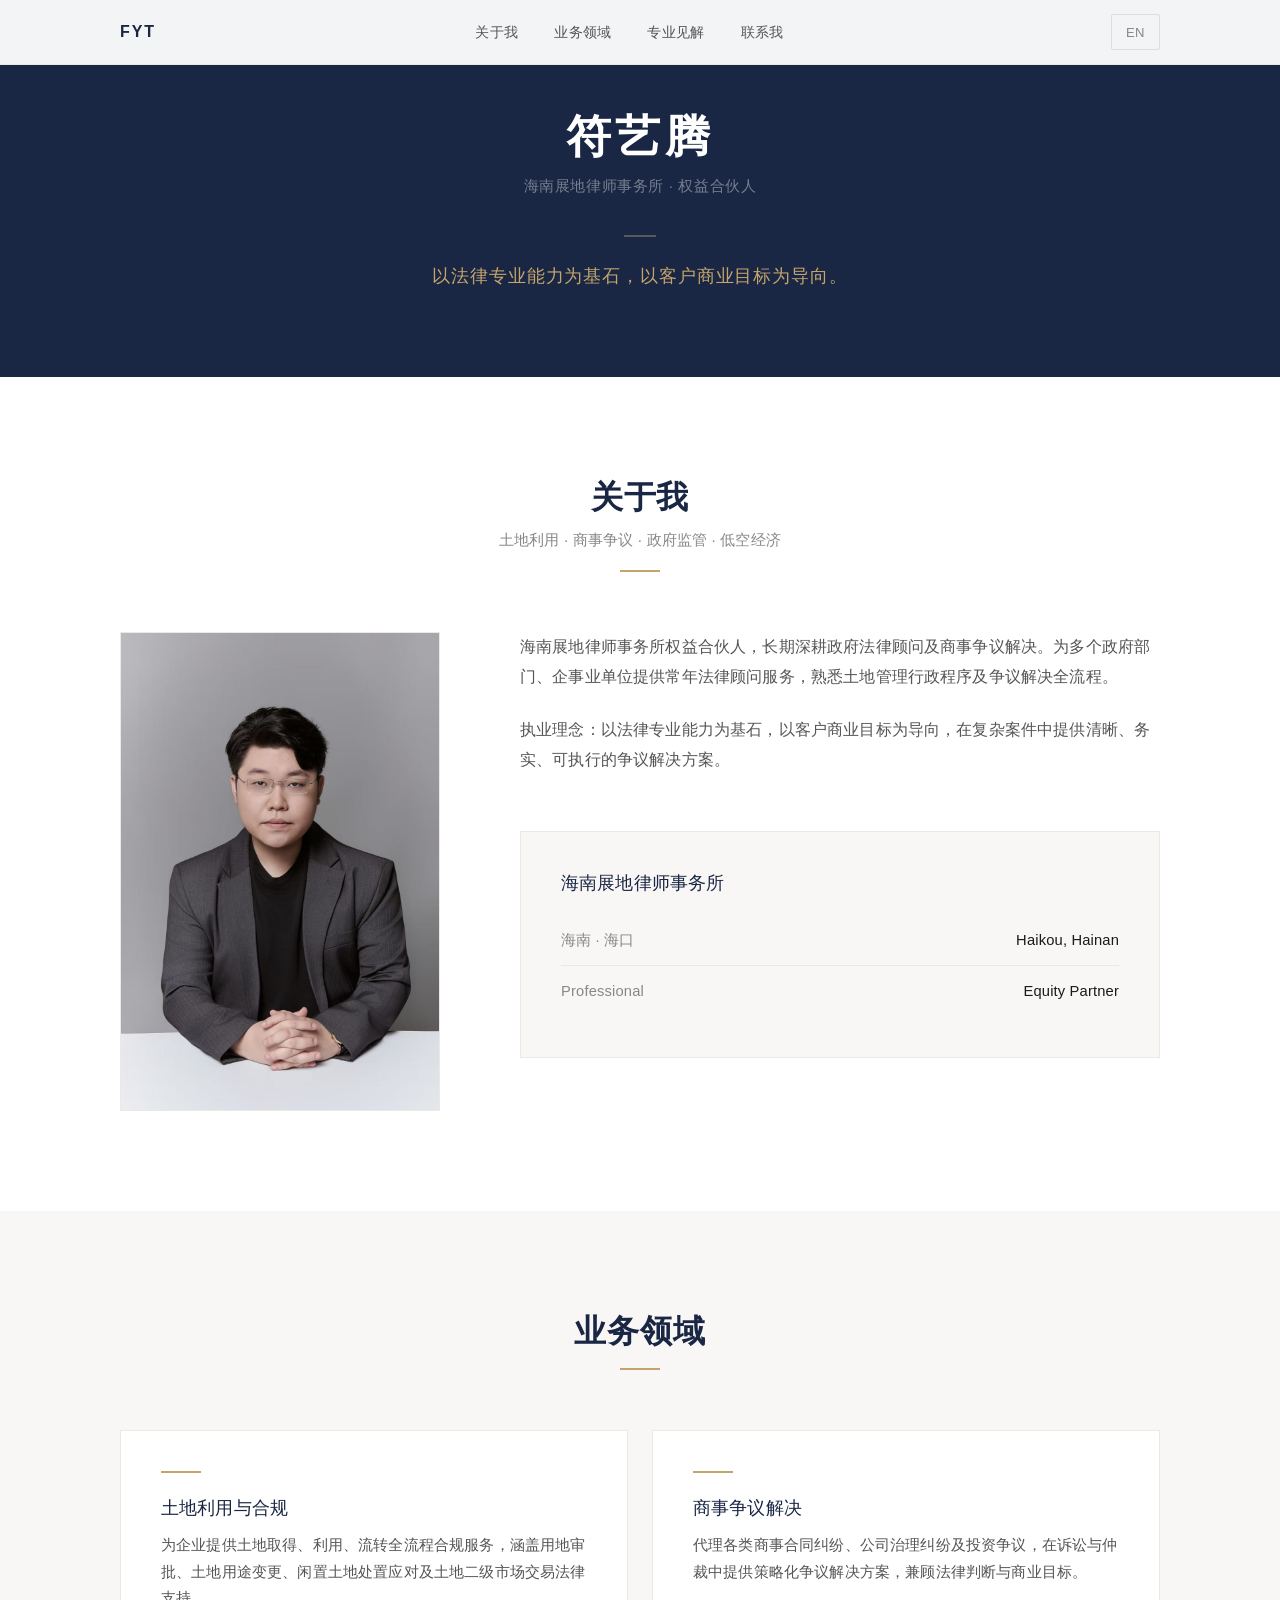
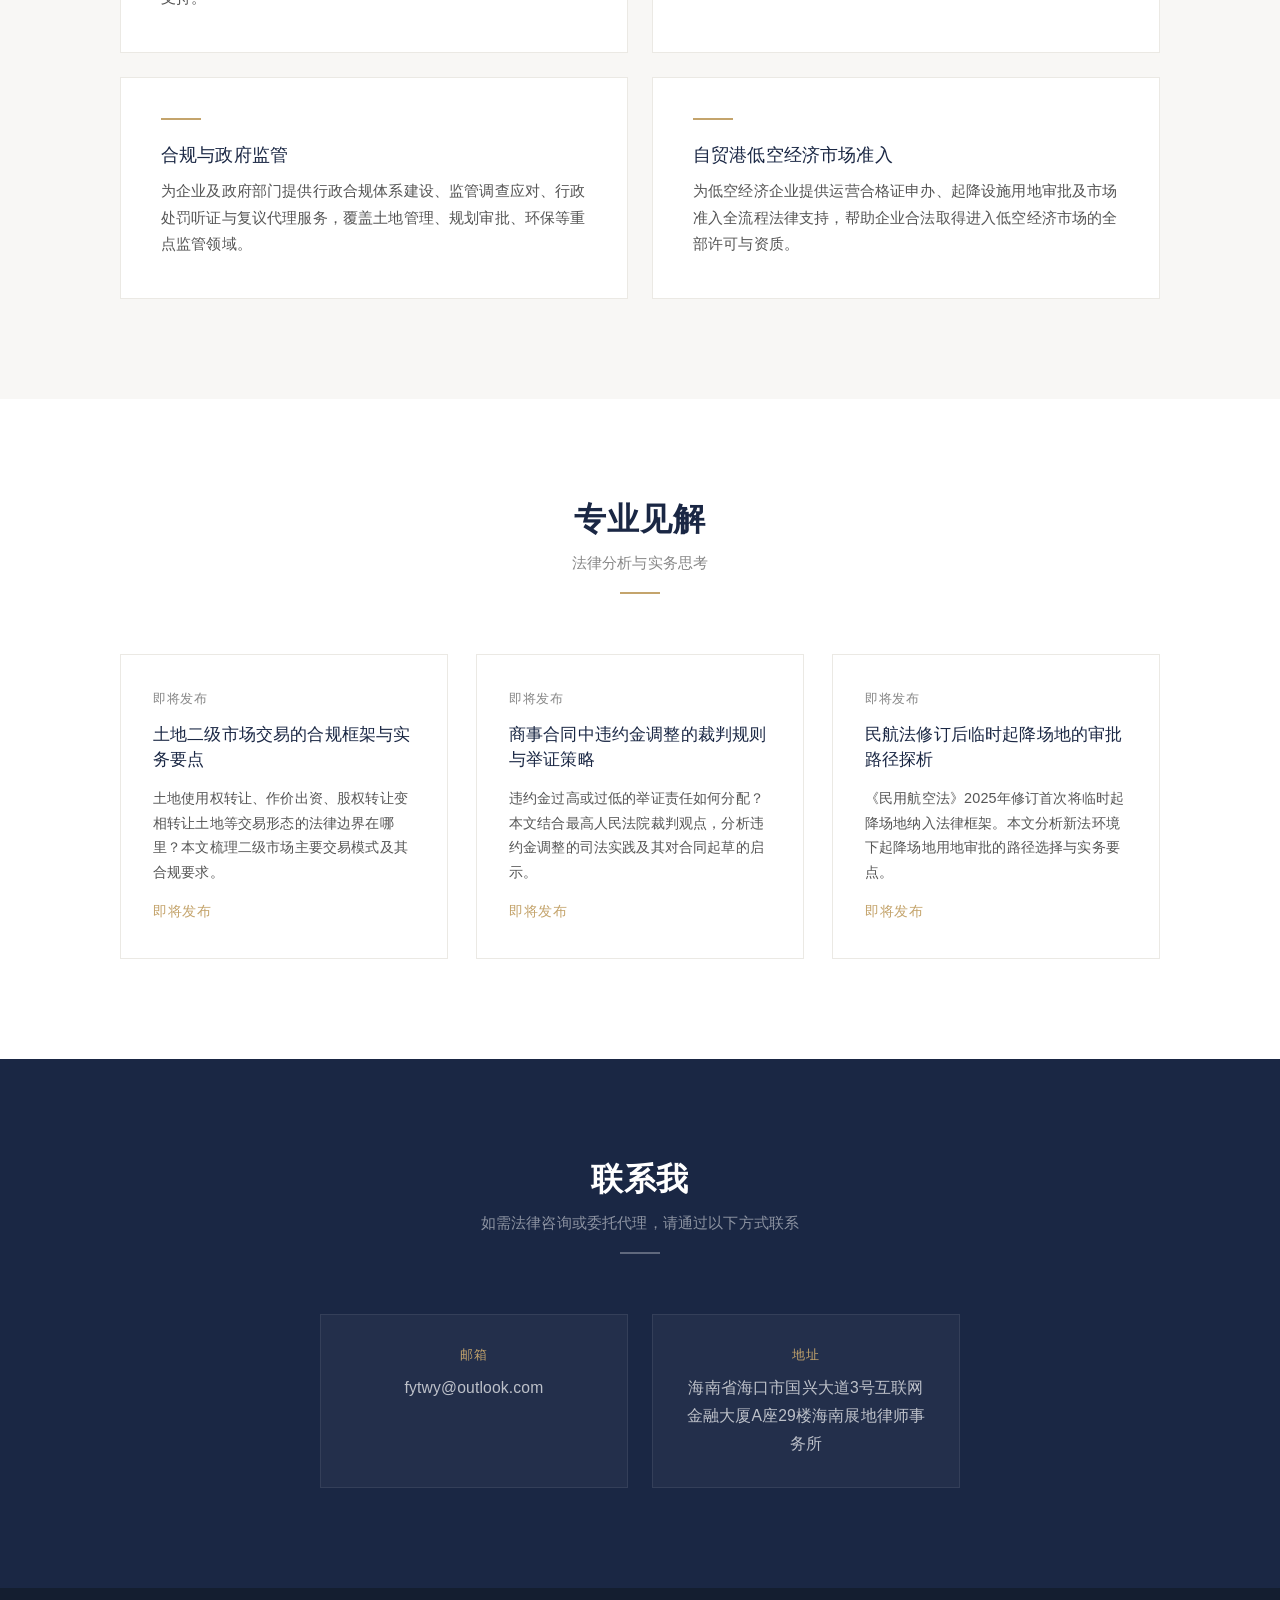
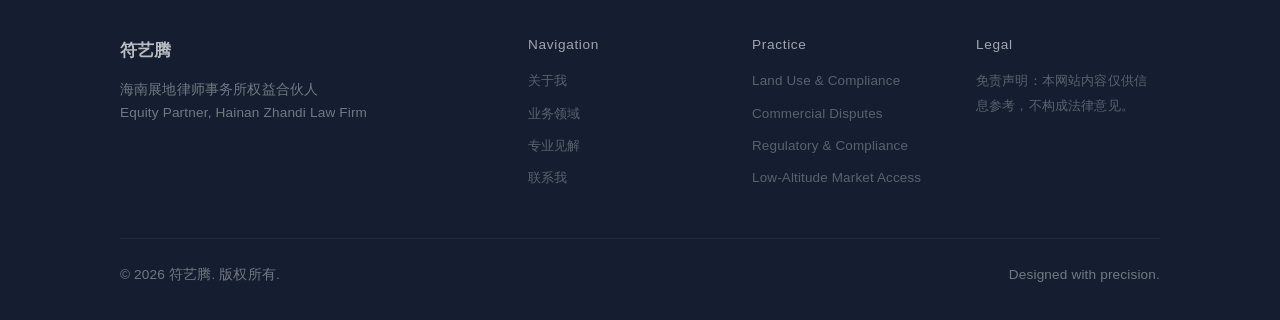
==== index.html @ e785be31 "Remove ICP备案号" ====
<!DOCTYPE html>
<html lang="zh-CN">
<head>
  <meta charset="UTF-8">
  <meta name="viewport" content="width=device-width, initial-scale=1.0">
  <meta name="description" content="符艺腾 — 海南展地律师事务所权益合伙人，专注土地利用与合规、商事争议解决、合规与政府监管及低空经济法律事务。">
  <meta name="keywords" content="符艺腾,律师,海口律师,海南律师,土地合规,商事争议解决,政府监管,低空经济">
  <title>符艺腾 | 权益合伙人</title>
  <link rel="stylesheet" href="css/style.css">
  <link rel="icon" href="data:image/svg+xml,<svg xmlns='http://www.w3.org/2000/svg' viewBox='0 0 100 100'><text y='.9em' font-size='90'>⚖</text></svg>">
</head>
<body>

<!-- Navigation -->
<nav class="nav">
  <div class="container">
    <a href="#" class="nav-brand">FYT</a>
    <ul class="nav-links">
      <li><a href="#about" data-i18n="nav.about">关于我</a></li>
      <li><a href="#practice" data-i18n="nav.practice">业务领域</a></li>
      <li><a href="#insights" data-i18n="nav.insights">专业见解</a></li>
      <li><a href="#contact" data-i18n="nav.contact">联系我</a></li>
      <li class="lang-mobile"><button id="lang-toggle-mobile" class="lang-toggle" data-i18n="lang.switch">EN</button></li>
    </ul>
    <div style="display:flex;align-items:center;gap:12px;">
      <button id="lang-toggle" class="lang-toggle" data-i18n="lang.switch">EN</button>
      <button class="nav-mobile-btn" aria-label="Menu">
        <span></span><span></span><span></span>
      </button>
    </div>
  </div>
</nav>

<!-- Hero Section -->
<section class="hero">
  <div class="container hero-content">
    <h1 data-i18n="hero.name">符艺腾</h1>
    <p class="hero-tagline" data-i18n="hero.tagline">海南展地律师事务所 · 权益合伙人</p>
    <blockquote class="hero-quote" data-i18n="hero.quote">以法律专业能力为基石，以客户商业目标为导向。</blockquote>
  </div>
</section>

<!-- About Section -->
<section id="about" class="about">
  <div class="container">
    <div class="section-title fade-in">
      <h2 data-i18n="about.heading">关于我</h2>
      <p class="subtitle" data-i18n="about.tagline">政府法律顾问 · 商事争议解决</p>
      <span class="line"></span>
    </div>
    <div class="about-grid fade-in">
      <div class="about-photo">
        <img src="images/photo.jpg" alt="符艺腾">
      </div>
      <div class="about-right">
        <div class="about-text">
          <p data-i18n="about.p1">海南展地律师事务所权益合伙人，长期深耕政府法律顾问及商事争议解决。为多个政府部门、企事业单位提供常年法律顾问服务，熟悉土地管理行政程序及争议解决全流程。</p>
          <p data-i18n="about.p2">执业理念：以法律专业能力为基石，以客户商业目标为导向，在复杂案件中提供清晰、务实、可执行的争议解决方案。</p>
        </div>
        <div class="about-info">
          <h3 data-i18n="about.firm">海南展地律师事务所</h3>
          <div class="about-info-item">
            <span class="label" data-i18n="about.location">海南 · 海口</span>
            <span class="value">Haikou, Hainan</span>
          </div>
          <div class="about-info-item">
            <span class="label">Professional</span>
            <span class="value">Equity Partner</span>
          </div>
        </div>
      </div>
    </div>
  </div>
</section>

<!-- Practice Areas -->
<section id="practice" class="practice">
  <div class="container">
    <div class="section-title fade-in">
      <h2 data-i18n="practice.heading">业务领域</h2>
      <span class="line"></span>
    </div>
    <div class="practice-grid">
      <div class="practice-card fade-in">
        <div class="card-icon"></div>
        <h3 data-i18n="practice.land">土地利用与合规</h3>
        <p data-i18n="practice.land.desc">为企业提供土地取得、利用、流转全流程合规服务，涵盖用地审批、土地用途变更、闲置土地处置应对及土地二级市场交易法律支持。</p>
      </div>
      <div class="practice-card fade-in">
        <div class="card-icon"></div>
        <h3 data-i18n="practice.commercial">商事争议解决</h3>
        <p data-i18n="practice.commercial.desc">代理各类商事合同纠纷、公司治理纠纷及投资争议，在诉讼与仲裁中提供策略化争议解决方案，兼顾法律判断与商业目标。</p>
      </div>
      <div class="practice-card fade-in">
        <div class="card-icon"></div>
        <h3 data-i18n="practice.regulatory">合规与政府监管</h3>
        <p data-i18n="practice.regulatory.desc">为企业及政府部门提供行政合规体系建设、监管调查应对、行政处罚听证与复议代理服务，覆盖土地管理、规划审批、环保等重点监管领域。</p>
      </div>
      <div class="practice-card fade-in">
        <div class="card-icon"></div>
        <h3 data-i18n="practice.lowaltitude">自贸港低空经济市场准入</h3>
        <p data-i18n="practice.lowaltitude.desc">为低空经济企业提供运营合格证申办、起降设施用地审批及市场准入全流程法律支持，帮助企业合法取得进入低空经济市场的全部许可与资质。</p>
      </div>
    </div>
  </div>
</section>

<!-- Insights Section -->
<section id="insights" class="insights">
  <div class="container">
    <div class="section-title fade-in">
      <h2 data-i18n="insights.heading">专业见解</h2>
      <p class="subtitle" data-i18n="insights.subtitle">法律分析与实务思考</p>
      <span class="line"></span>
    </div>
    <div class="insights-grid">
      <article class="insight-card fade-in">
        <div class="insight-date" data-i18n="insights.article1.date">即将发布</div>
        <h3 data-i18n="insights.article1.title">土地二级市场交易的合规框架与实务要点</h3>
        <p data-i18n="insights.article1.desc">土地使用权转让、作价出资、股权转让变相转让土地等交易形态的法律边界在哪里？本文梳理二级市场主要交易模式及其合规要求。</p>
        <span class="read-more">即将发布</span>
      </article>
      <article class="insight-card fade-in">
        <div class="insight-date" data-i18n="insights.article2.date">即将发布</div>
        <h3 data-i18n="insights.article2.title">商事合同中违约金调整的裁判规则与举证策略</h3>
        <p data-i18n="insights.article2.desc">违约金过高或过低的举证责任如何分配？本文结合最高人民法院裁判观点，分析违约金调整的司法实践及其对合同起草的启示。</p>
        <span class="read-more">即将发布</span>
      </article>
      <article class="insight-card fade-in">
        <div class="insight-date" data-i18n="insights.article3.date">即将发布</div>
        <h3 data-i18n="insights.article3.title">民航法修订后临时起降场地的审批路径探析</h3>
        <p data-i18n="insights.article3.desc">《民用航空法》2025年修订首次将临时起降场地纳入法律框架。本文分析新法环境下起降场地用地审批的路径选择与实务要点。</p>
        <span class="read-more">即将发布</span>
      </article>
    </div>
  </div>
</section>

<!-- Contact Section -->
<section id="contact" class="contact">
  <div class="container">
    <div class="section-title fade-in">
      <h2 data-i18n="contact.heading">联系我</h2>
      <p class="subtitle" data-i18n="contact.subtitle">如需法律咨询或委托代理，请通过以下方式联系</p>
      <span class="line" style="background:rgba(255,255,255,0.3);"></span>
    </div>
    <div class="contact-grid fade-in">
      <div class="contact-card">
        <div class="contact-label" data-i18n="contact.email">邮箱</div>
        <div class="contact-value">fytwy@outlook.com</div>
      </div>
      <div class="contact-card">
        <div class="contact-label" data-i18n="contact.address">地址</div>
        <div class="contact-value" data-i18n="contact.address.val">海南省海口市国兴大道3号互联网金融大厦A座29楼海南展地律师事务所</div>
      </div>
    </div>
  </div>
</section>

<!-- Footer -->
<footer class="footer">
  <div class="container">
    <div class="footer-grid">
      <div>
        <div class="footer-brand">符艺腾</div>
        <p>海南展地律师事务所权益合伙人<br>Equity Partner, Hainan Zhandi Law Firm</p>
      </div>
      <div class="footer-nav">
        <h4>Navigation</h4>
        <a href="#about" data-i18n="nav.about">关于我</a>
        <a href="#practice" data-i18n="nav.practice">业务领域</a>
        <a href="#insights" data-i18n="nav.insights">专业见解</a>
        <a href="#contact" data-i18n="nav.contact">联系我</a>
      </div>
      <div class="footer-nav">
        <h4>Practice</h4>
        <a href="#practice">Land Use &amp; Compliance</a>
        <a href="#practice">Commercial Disputes</a>
        <a href="#practice">Regulatory &amp; Compliance</a>
        <a href="#practice">Low-Altitude Market Access</a>
      </div>
      <div class="footer-nav">
        <h4>Legal</h4>
        <a href="#" data-i18n="footer.disclaimer">免责声明</a>
      </div>
    </div>
    <div class="footer-bottom">
      <span>&copy; 2026 符艺腾. <span data-i18n="footer.rights">版权所有</span>.</span>
      <span>Designed with precision.</span>
    </div>
  </div>
</footer>

<script src="js/i18n.js"></script>
<script src="js/main.js"></script>
</body>
</html>
---- css/style.css ----
*, *::before, *::after {
  box-sizing: border-box;
  margin: 0;
  padding: 0;
}

:root {
  --navy: #1a2744;
  --navy-light: #243356;
  --gold: #c4a46c;
  --gold-light: #d4ba8a;
  --white: #ffffff;
  --bg: #f8f7f5;
  --bg-light: #f0eeea;
  --text: #1a1a1a;
  --text-secondary: #555555;
  --text-muted: #888888;
  --border: #e0ded8;
  --border-light: #ebe9e4;
  --radius: 2px;
  --max-width: 1120px;
  --section-padding: 100px 0;
}

html {
  font-size: 16px;
  scroll-behavior: smooth;
  -webkit-font-smoothing: antialiased;
  -moz-osx-font-smoothing: grayscale;
  -webkit-text-size-adjust: 100%;
  -webkit-tap-highlight-color: transparent;
}

body {
  font-family: -apple-system, BlinkMacSystemFont, "PingFang SC", "Microsoft YaHei", "Helvetica Neue", Arial, sans-serif;
  color: var(--text);
  background: var(--white);
  line-height: 1.8;
  letter-spacing: 0.01em;
  word-break: break-word;
}

/* ====== Typography ====== */
h1, h2, h3, h4 {
  font-weight: 600;
  line-height: 1.3;
}

h1 { font-size: 2.8rem; letter-spacing: 0.04em; }
h2 { font-size: 2rem; letter-spacing: 0.03em; }
h3 { font-size: 1.15rem; font-weight: 500; }
h4 { font-size: 1rem; font-weight: 500; }

a {
  color: var(--navy);
  text-decoration: none;
  transition: color 0.2s;
}

a:hover { color: var(--gold); }

.container {
  max-width: var(--max-width);
  margin: 0 auto;
  padding: 0 40px;
}

.section-title {
  text-align: center;
  margin-bottom: 60px;
}

.section-title h2 {
  color: var(--navy);
  margin-bottom: 8px;
}

.section-title .subtitle {
  color: var(--text-muted);
  font-size: 0.95rem;
}

.section-title .line {
  display: block;
  width: 40px;
  height: 2px;
  background: var(--gold);
  margin: 16px auto 0;
}

/* ====== Navigation ====== */
.nav {
  position: fixed;
  top: 0;
  left: 0;
  right: 0;
  z-index: 1000;
  background: rgba(255,255,255,0.95);
  backdrop-filter: blur(12px);
  border-bottom: 1px solid var(--border-light);
  transition: box-shadow 0.3s;
}

.nav.scrolled {
  box-shadow: 0 1px 20px rgba(0,0,0,0.06);
}

.nav .container {
  display: flex;
  align-items: center;
  justify-content: space-between;
  height: 64px;
}

.nav-brand {
  font-size: 1rem;
  font-weight: 700;
  color: var(--navy);
  letter-spacing: 0.12em;
}

.nav-links {
  display: flex;
  align-items: center;
  gap: 36px;
  list-style: none;
}

.nav-links a {
  font-size: 0.9rem;
  color: var(--text-secondary);
  font-weight: 500;
  letter-spacing: 0.02em;
  position: relative;
}

.nav-links a::after {
  content: '';
  position: absolute;
  bottom: -4px;
  left: 0;
  width: 0;
  height: 1.5px;
  background: var(--gold);
  transition: width 0.25s;
}

.nav-links a:hover::after,
.nav-links a.active::after {
  width: 100%;
}

.nav-links a:hover,
.nav-links a.active {
  color: var(--navy);
}

.lang-mobile {
  display: none;
}

.lang-toggle {
  font-size: 0.82rem;
  color: var(--text-muted);
  border: 1px solid var(--border);
  padding: 6px 14px;
  border-radius: var(--radius);
  cursor: pointer;
  background: transparent;
  transition: all 0.2s;
  margin-left: 8px;
  letter-spacing: 0.03em;
  min-height: 36px;
}

.lang-toggle:hover {
  color: var(--navy);
  border-color: var(--navy);
}

.nav-mobile-btn {
  display: none;
  flex-direction: column;
  gap: 5px;
  cursor: pointer;
  background: none;
  border: none;
  padding: 4px;
}

.nav-mobile-btn span {
  display: block;
  width: 22px;
  height: 1.5px;
  background: var(--navy);
  transition: transform 0.3s;
}

/* ====== Hero Section ====== */
.hero {
  background: var(--navy);
  color: var(--white);
  padding: 110px 0 84px;
  text-align: center;
}

.hero-content h1 {
  font-size: 2.8rem;
  font-weight: 700;
  letter-spacing: 0.1em;
  line-height: 1.2;
  margin-bottom: 8px;
}

.hero-tagline {
  font-size: 0.95rem;
  color: rgba(255,255,255,0.4);
  letter-spacing: 0.04em;
  margin-bottom: 36px;
}

.hero-quote {
  font-size: 1.1rem;
  color: var(--gold);
  font-weight: 400;
  letter-spacing: 0.05em;
  line-height: 1.8;
  max-width: 480px;
  margin: 0 auto;
  border: none;
  padding: 0;
  position: relative;
}

.hero-quote::before {
  content: '';
  display: block;
  width: 32px;
  height: 2px;
  background: rgba(196,164,108,0.4);
  margin: 0 auto 24px;
}

.hero-cta {
  display: inline-block;
  padding: 14px 40px;
  border: 1px solid var(--gold);
  color: var(--gold);
  font-size: 0.9rem;
  font-weight: 500;
  letter-spacing: 0.08em;
  transition: all 0.3s;
  cursor: pointer;
}

.hero-cta:hover {
  background: var(--gold);
  color: var(--navy);
}

/* ====== Stats Bar ====== */
.stats {
  background: var(--bg);
  border-bottom: 1px solid var(--border-light);
}

.stats .container {
  display: flex;
  justify-content: space-around;
  padding: 48px 40px;
}

.stat-item {
  text-align: center;
}

.stat-number {
  font-size: 2.4rem;
  font-weight: 700;
  color: var(--navy);
  letter-spacing: 0.02em;
  line-height: 1;
  margin-bottom: 6px;
}

.stat-label {
  font-size: 0.85rem;
  color: var(--text-muted);
  letter-spacing: 0.04em;
}

/* ====== About Section ====== */
.about {
  padding: var(--section-padding);
  background: var(--white);
}

.about-grid {
  display: grid;
  grid-template-columns: 320px 1fr;
  gap: 80px;
  align-items: start;
}

.about-photo img {
  width: 100%;
  height: auto;
  display: block;
  filter: grayscale(20%);
  border: 1px solid var(--border-light);
}

.about-right {
  display: flex;
  flex-direction: column;
  gap: 32px;
}

.about-text p {
  color: var(--text-secondary);
  font-size: 0.98rem;
  line-height: 1.9;
  margin-bottom: 24px;
}

.about-info {
  background: var(--bg);
  padding: 40px;
  border: 1px solid var(--border-light);
}

.about-info h3 {
  color: var(--navy);
  margin-bottom: 20px;
  font-size: 1.1rem;
}

.about-info-item {
  display: flex;
  justify-content: space-between;
  padding: 12px 0;
  border-bottom: 1px solid var(--border-light);
  font-size: 0.92rem;
}

.about-info-item:last-child {
  border-bottom: none;
}

.about-info-item .label {
  color: var(--text-muted);
}

.about-info-item .value {
  color: var(--text);
  font-weight: 500;
}

/* ====== Practice Areas ====== */
.practice {
  padding: var(--section-padding);
  background: var(--bg);
}

.practice-grid {
  display: grid;
  grid-template-columns: repeat(2, 1fr);
  gap: 24px;
}

.practice-card {
  background: var(--white);
  padding: 40px;
  border: 1px solid var(--border-light);
  transition: border-color 0.3s, box-shadow 0.3s;
}

.practice-card:hover {
  border-color: var(--border);
  box-shadow: 0 4px 30px rgba(0,0,0,0.04);
}

.practice-card .card-icon {
  width: 40px;
  height: 2px;
  background: var(--gold);
  margin-bottom: 24px;
}

.practice-card h3 {
  color: var(--navy);
  margin-bottom: 12px;
  font-size: 1.1rem;
}

.practice-card p {
  color: var(--text-secondary);
  font-size: 0.92rem;
  line-height: 1.8;
}

/* ====== Insights Section ====== */
.insights {
  padding: var(--section-padding);
  background: var(--white);
}

.insights-grid {
  display: grid;
  grid-template-columns: repeat(3, 1fr);
  gap: 28px;
}

.insight-card {
  border: 1px solid var(--border-light);
  padding: 32px;
  transition: border-color 0.3s;
}

.insight-card:hover {
  border-color: var(--border);
}

.insight-card .insight-date {
  font-size: 0.8rem;
  color: var(--text-muted);
  letter-spacing: 0.05em;
  margin-bottom: 12px;
  text-transform: uppercase;
}

.insight-card h3 {
  color: var(--navy);
  font-size: 1.05rem;
  margin-bottom: 14px;
  line-height: 1.5;
}

.insight-card p {
  color: var(--text-secondary);
  font-size: 0.9rem;
  line-height: 1.7;
}

.insight-card .read-more {
  display: inline-block;
  margin-top: 16px;
  font-size: 0.85rem;
  font-weight: 500;
  color: var(--gold);
  letter-spacing: 0.04em;
  border-bottom: 1px solid transparent;
  transition: border-color 0.2s;
}

.insight-card .read-more:hover {
  border-bottom-color: var(--gold);
}

/* ====== Contact Section ====== */
.contact {
  padding: var(--section-padding);
  background: var(--navy);
  color: var(--white);
}

.contact .section-title h2 {
  color: var(--white);
}

.contact .section-title .subtitle {
  color: rgba(255,255,255,0.5);
}

.contact-grid {
  display: grid;
  grid-template-columns: repeat(2, 1fr);
  gap: 24px;
  max-width: 640px;
  margin: 0 auto;
}

.contact-card {
  background: rgba(255,255,255,0.04);
  border: 1px solid rgba(255,255,255,0.08);
  padding: 28px 32px;
  text-align: center;
}

.contact-card .contact-label {
  font-size: 0.8rem;
  color: var(--gold);
  letter-spacing: 0.08em;
  text-transform: uppercase;
  margin-bottom: 8px;
}

.contact-card .contact-value {
  font-size: 0.98rem;
  color: rgba(255,255,255,0.7);
}

/* ====== Footer ====== */
.footer {
  background: #141e30;
  color: rgba(255,255,255,0.4);
  padding: 48px 0 32px;
  font-size: 0.85rem;
}

.footer-grid {
  display: grid;
  grid-template-columns: 2fr 1fr 1fr 1fr;
  gap: 40px;
  margin-bottom: 40px;
}

.footer-brand {
  font-size: 1.05rem;
  font-weight: 600;
  color: rgba(255,255,255,0.7);
  margin-bottom: 12px;
}

.footer p {
  line-height: 1.7;
}

.footer-nav h4 {
  color: rgba(255,255,255,0.6);
  margin-bottom: 16px;
  font-size: 0.85rem;
  letter-spacing: 0.05em;
}

.footer-nav a {
  display: block;
  color: rgba(255,255,255,0.3);
  font-size: 0.84rem;
  margin-bottom: 8px;
  transition: color 0.2s;
}

.footer-nav a:hover {
  color: var(--gold);
}

.footer-bottom {
  border-top: 1px solid rgba(255,255,255,0.06);
  padding-top: 24px;
  display: flex;
  justify-content: space-between;
  align-items: center;
  flex-wrap: wrap;
  gap: 12px;
}

/* ====== Responsive ====== */
@media (max-width: 1024px) {
  .container { padding: 0 24px; }
  .insights-grid { grid-template-columns: 1fr 1fr; }
  .about-grid { grid-template-columns: 1fr; gap: 40px; }
  .about-photo { max-width: 280px; }
}

@media (max-width: 768px) {
  :root { --section-padding: 56px 0; }

  h1 { font-size: 1.8rem; }
  h2 { font-size: 1.5rem; }
  h3 { font-size: 1rem; }

  .container { padding: 0 20px; }

  /* Nav */
  .nav .container { height: 56px; }

  .nav-links {
    display: none;
    position: fixed;
    top: 56px;
    left: 0;
    right: 0;
    background: var(--white);
    flex-direction: column;
    padding: 20px;
    gap: 0;
    border-bottom: 1px solid var(--border-light);
  }

  .nav-links.open { display: flex; }

  .nav-links a {
    display: block;
    padding: 14px 8px;
    font-size: 1rem;
  }

  .lang-mobile { display: block; padding: 14px 8px; }

  .nav-mobile-btn { display: flex; }
  .nav-mobile-btn span { width: 24px; height: 2px; }

  /* Hero */
  .hero { padding: 88px 0 64px; }
  .hero-content h1 { font-size: 2rem; }
  .hero-tagline { font-size: 0.9rem; margin-bottom: 28px; }
  .hero-quote { font-size: 1rem; max-width: 100%; padding: 0 8px; }

  /* About */
  .about-grid { grid-template-columns: 1fr; gap: 28px; }
  .about-photo { max-width: 200px; margin: 0 auto; }
  .about-text p { font-size: 0.95rem; line-height: 1.85; margin-bottom: 16px; }
  .about-info { padding: 24px 20px; }
  .about-info-item { font-size: 0.88rem; }

  /* Practice */
  .practice-grid { grid-template-columns: 1fr; gap: 16px; }
  .practice-card { padding: 28px 22px; }
  .practice-card h3 { font-size: 1rem; }
  .practice-card p { font-size: 0.9rem; }

  /* Insights */
  .insights-grid { grid-template-columns: 1fr; gap: 16px; }
  .insight-card { padding: 24px 20px; }
  .insight-card h3 { font-size: 0.98rem; }
  .insight-card p { font-size: 0.88rem; }

  /* Contact */
  .contact-grid { grid-template-columns: 1fr; max-width: 100%; }
  .contact-card { padding: 22px 20px; }
  .contact-card .contact-value { font-size: 0.9rem; word-break: break-all; }

  /* Footer */
  .footer { padding: 36px 0 24px; }
  .footer-grid { grid-template-columns: 1fr; gap: 28px; text-align: center; }
  .footer-nav a { padding: 8px 0; font-size: 0.9rem; }
  .footer-bottom { flex-direction: column; text-align: center; }

  .section-title { margin-bottom: 32px; }
  .section-title h2 { font-size: 1.4rem; }
  .section-title .subtitle { font-size: 0.88rem; }

  /* Stats removed but clean fallback */
  .hero-tags { gap: 6px; }
  .hero-tag { padding: 5px 14px; font-size: 0.78rem; }
}
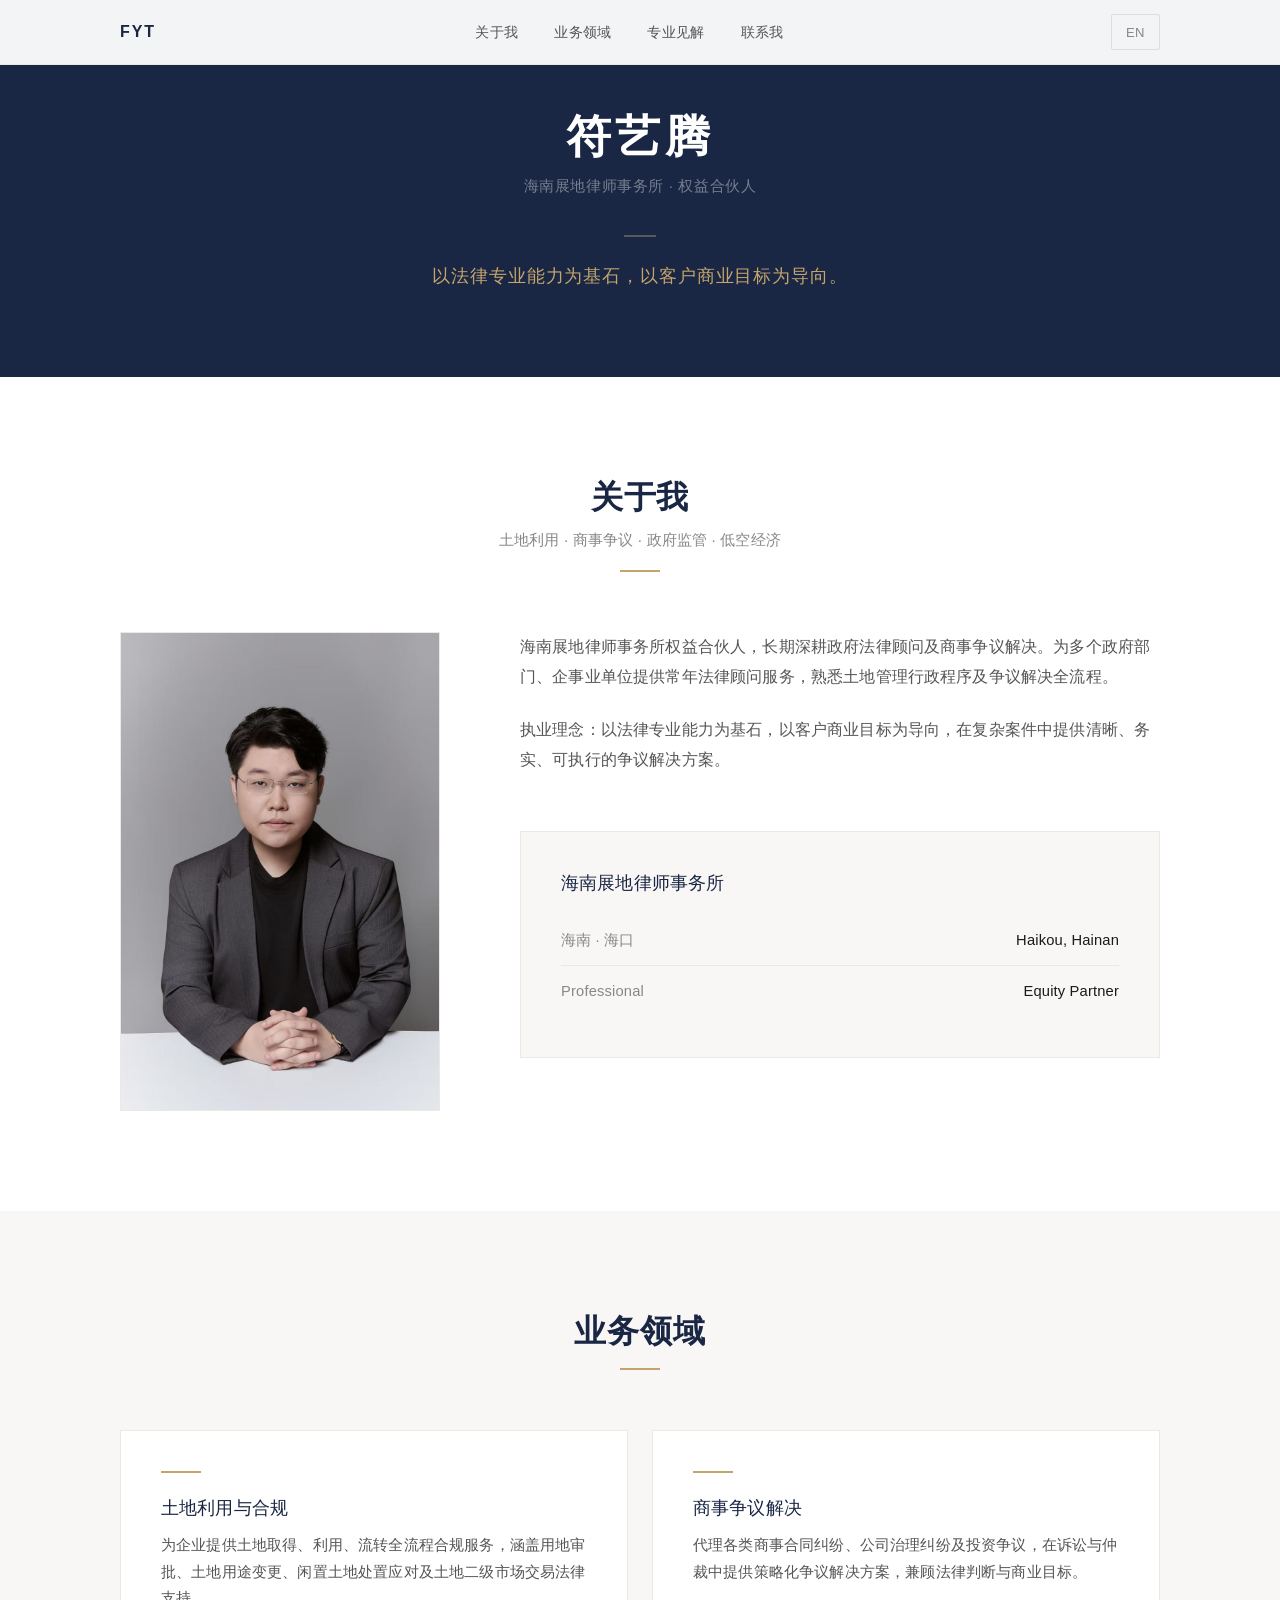
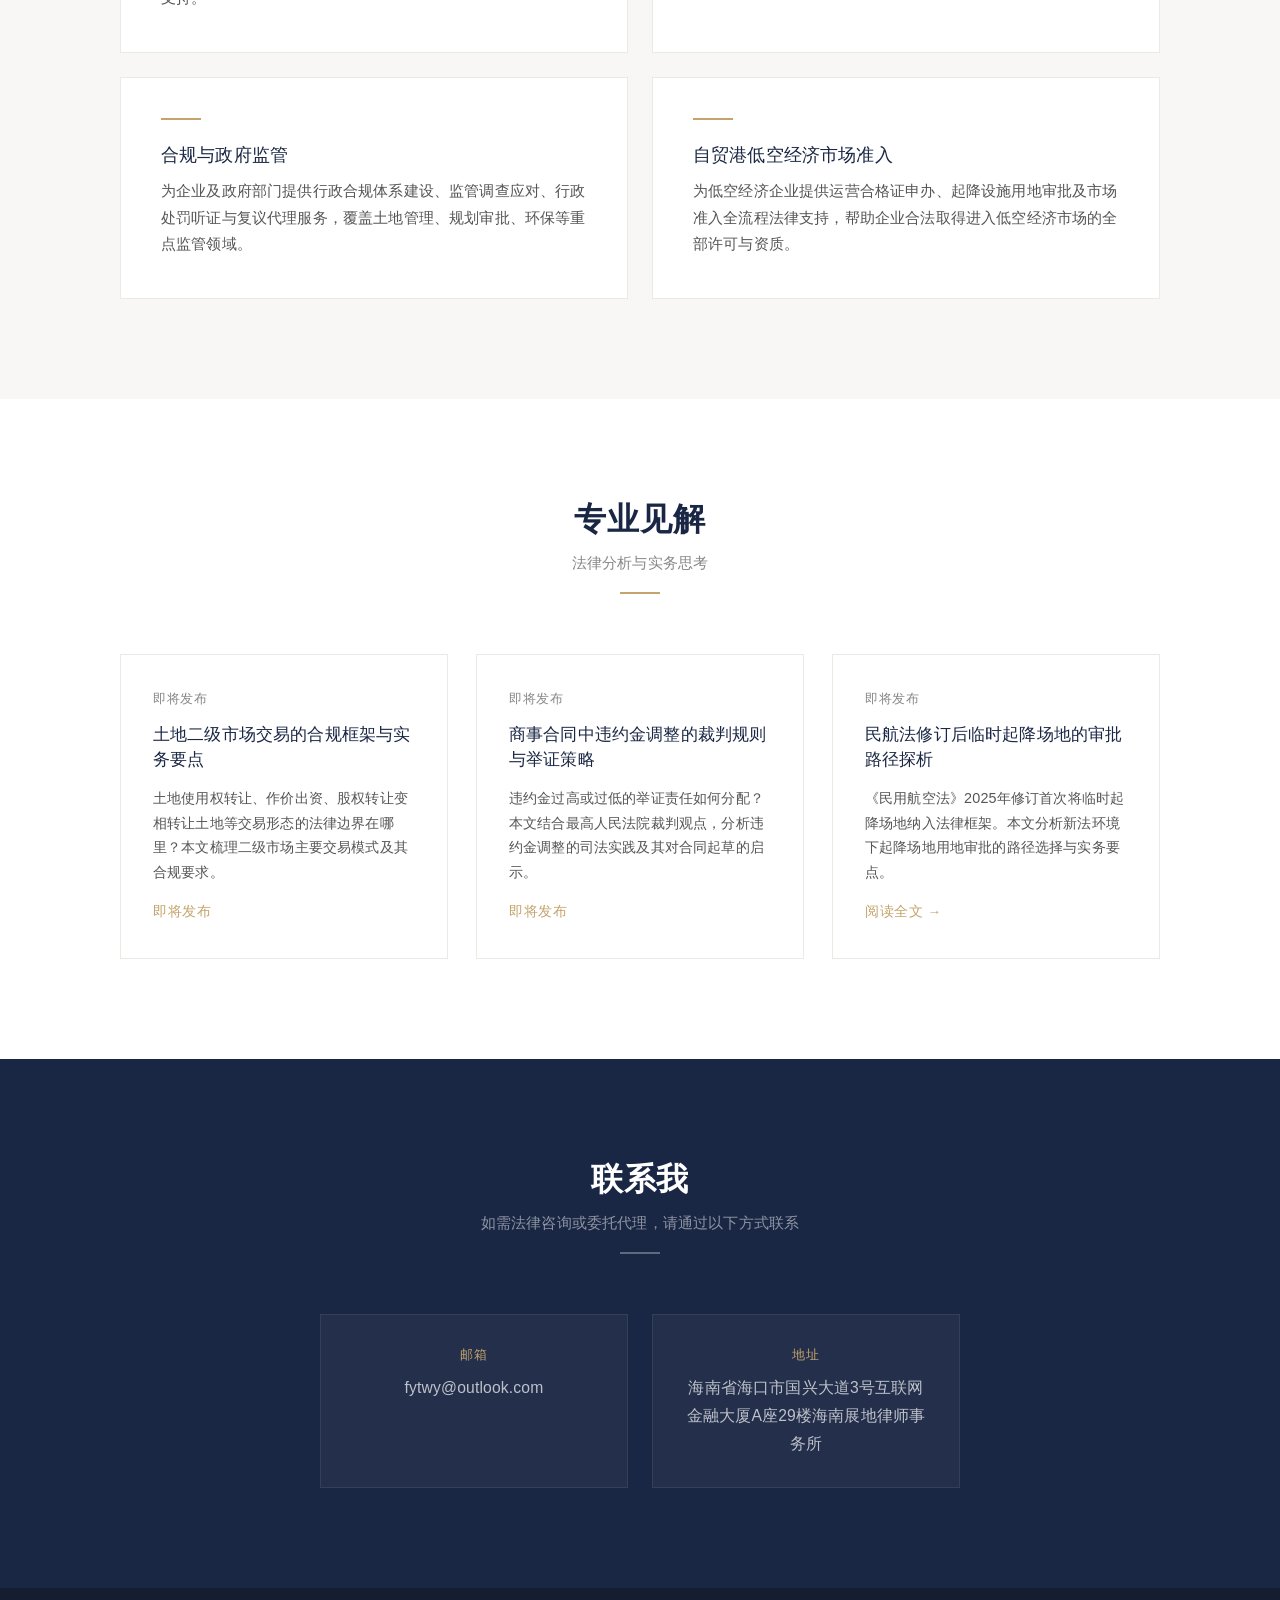
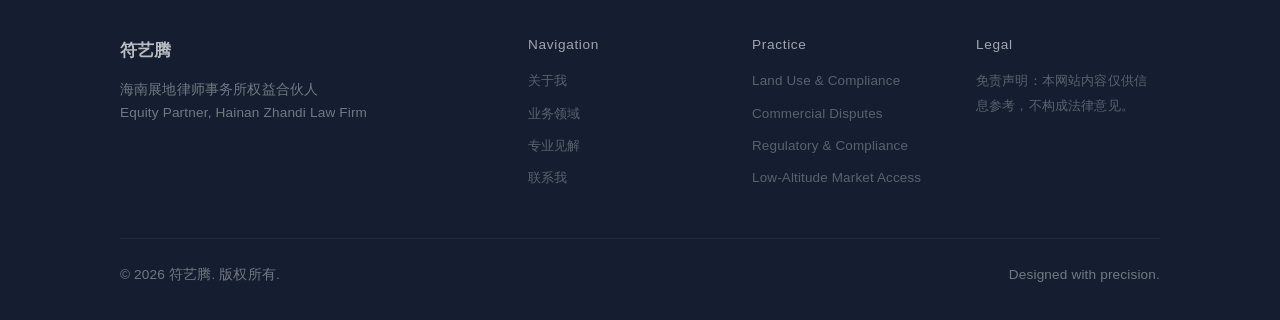
==== commit a5c349d3: "Update index.html" ====
--- a/index.html
+++ b/index.html
@@ -127,10 +127,12 @@
         <span class="read-more">即将发布</span>
       </article>
       <article class="insight-card fade-in">
-        <div class="insight-date" data-i18n="insights.article3.date">即将发布</div>
-        <h3 data-i18n="insights.article3.title">民航法修订后临时起降场地的审批路径探析</h3>
-        <p data-i18n="insights.article3.desc">《民用航空法》2025年修订首次将临时起降场地纳入法律框架。本文分析新法环境下起降场地用地审批的路径选择与实务要点。</p>
-        <span class="read-more">即将发布</span>
+        <a href="articles/low-altitude-economy.html" class="insight-link">
+          <div class="insight-date" data-i18n="insights.article3.date">2026年6月</div>
+          <h3 data-i18n="insights.article3.title">海南低空经济三年行动计划——企业应该看到的五个法律信号</h3>
+          <p data-i18n="insights.article3.desc">2026年7月1日民航法修订施行，低空经济从政策鼓励期进入法律约束期。本文从起降场用地、飞行审批、政策红利、数据合规、立法窗口五个维度梳理企业最该关注的法律信号。</p>
+          <span class="read-more" data-i18n="insights.read">阅读全文 →</span>
+        </a>
       </article>
     </div>
   </div>
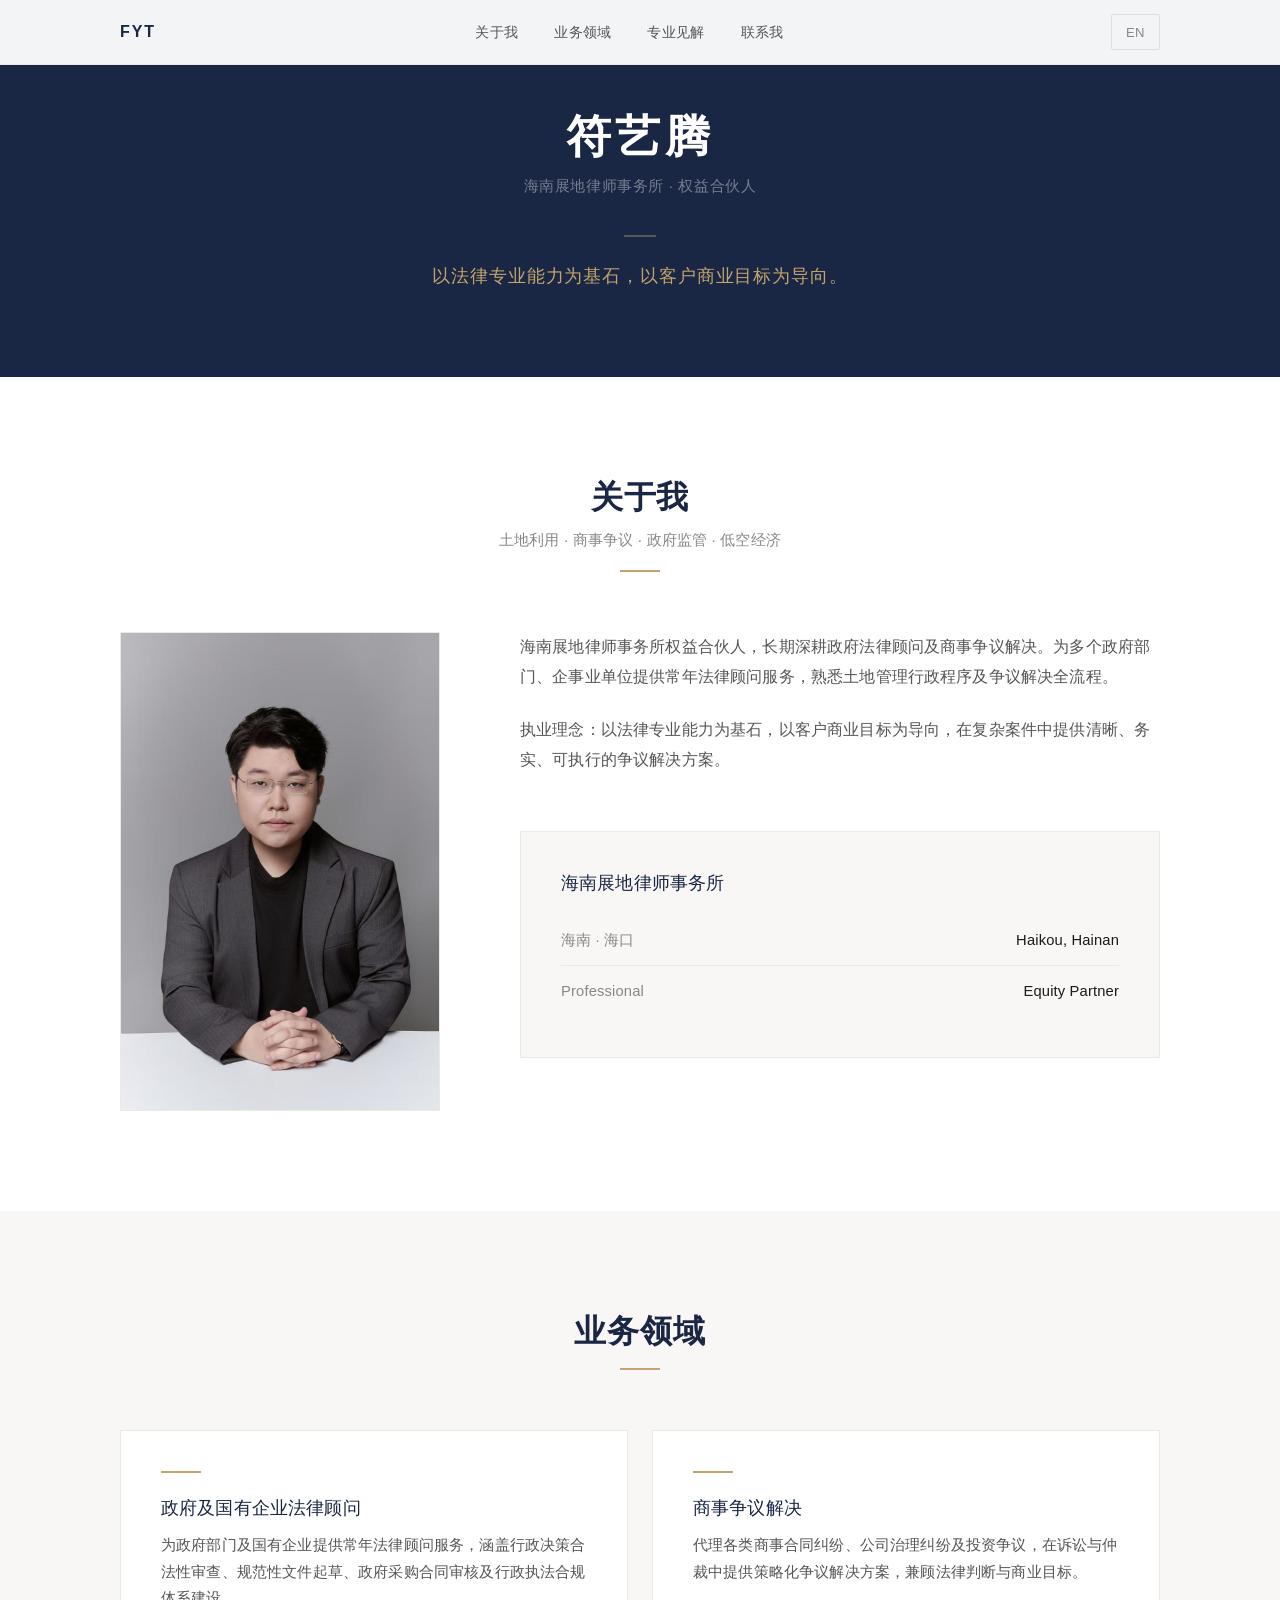
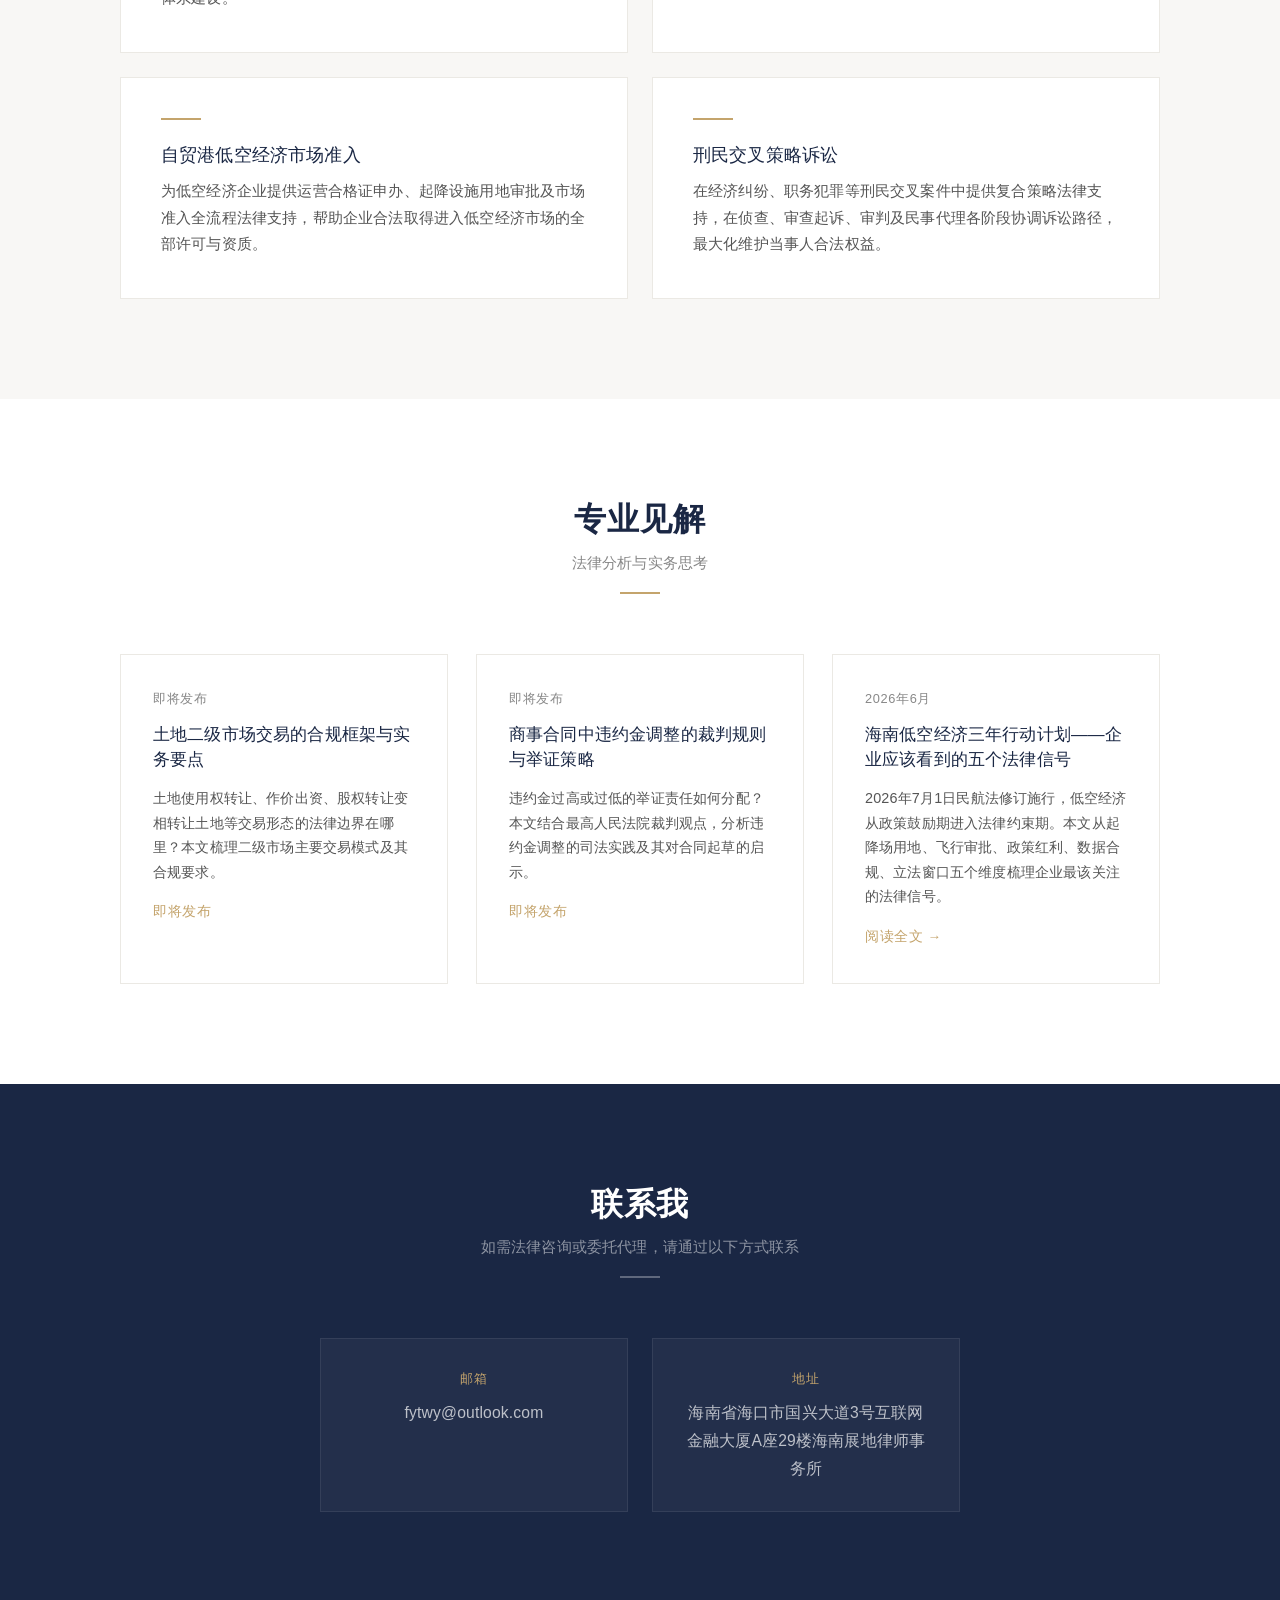
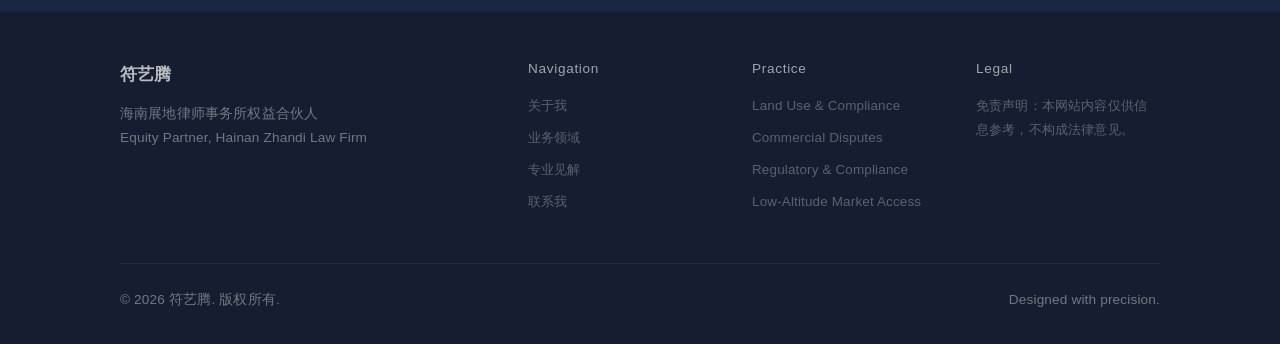
==== commit 1b16ea7c: "Update practice areas" ====
--- a/index.html
+++ b/index.html
@@ -54,7 +54,7 @@
       </div>
       <div class="about-right">
         <div class="about-text">
-          <p data-i18n="about.p1">海南展地律师事务所权益合伙人，长期深耕政府法律顾问及商事争议解决。为多个政府部门、企事业单位提供常年法律顾问服务，熟悉土地管理行政程序及争议解决全流程。</p>
+          <p data-i18n="about.p1">海南展地律师事务所权益合伙人，长期深耕政府及国有企业法律顾问、商事争议纠纷解决、低空经济法律准入及刑民交叉策略诉讼。为多个政府部门、企事业单位提供常年法律顾问服务。</p>
           <p data-i18n="about.p2">执业理念：以法律专业能力为基石，以客户商业目标为导向，在复杂案件中提供清晰、务实、可执行的争议解决方案。</p>
         </div>
         <div class="about-info">
@@ -83,23 +83,23 @@
     <div class="practice-grid">
       <div class="practice-card fade-in">
         <div class="card-icon"></div>
-        <h3 data-i18n="practice.land">土地利用与合规</h3>
-        <p data-i18n="practice.land.desc">为企业提供土地取得、利用、流转全流程合规服务，涵盖用地审批、土地用途变更、闲置土地处置应对及土地二级市场交易法律支持。</p>
+        <h3 data-i18n="practice.gov">政府及国有企业法律顾问</h3>
+        <p data-i18n="practice.gov.desc">为政府部门及国有企业提供常年法律顾问服务，涵盖行政决策合法性审查、规范性文件起草、政府采购合同审核及行政执法合规体系建设。</p>
       </div>
       <div class="practice-card fade-in">
         <div class="card-icon"></div>
-        <h3 data-i18n="practice.commercial">商事争议解决</h3>
+        <h3 data-i18n="practice.commercial">商事争议纠纷解决</h3>
         <p data-i18n="practice.commercial.desc">代理各类商事合同纠纷、公司治理纠纷及投资争议，在诉讼与仲裁中提供策略化争议解决方案，兼顾法律判断与商业目标。</p>
       </div>
       <div class="practice-card fade-in">
         <div class="card-icon"></div>
-        <h3 data-i18n="practice.regulatory">合规与政府监管</h3>
-        <p data-i18n="practice.regulatory.desc">为企业及政府部门提供行政合规体系建设、监管调查应对、行政处罚听证与复议代理服务，覆盖土地管理、规划审批、环保等重点监管领域。</p>
+        <h3 data-i18n="practice.lowaltitude">低空经济法律准入及合规服务</h3>
+        <p data-i18n="practice.lowaltitude.desc">为低空经济企业提供运营合格证申办、起降设施用地审批及市场准入全流程法律支持，帮助企业合法取得进入低空经济市场的全部许可与资质。</p>
       </div>
       <div class="practice-card fade-in">
         <div class="card-icon"></div>
-        <h3 data-i18n="practice.lowaltitude">自贸港低空经济市场准入</h3>
-        <p data-i18n="practice.lowaltitude.desc">为低空经济企业提供运营合格证申办、起降设施用地审批及市场准入全流程法律支持，帮助企业合法取得进入低空经济市场的全部许可与资质。</p>
+        <h3 data-i18n="practice.criminal">刑民交叉策略诉讼</h3>
+        <p data-i18n="practice.criminal.desc">在经济纠纷、职务犯罪等刑民交叉案件中提供复合策略法律支持，在侦查、审查起诉、审判及民事代理各阶段协调诉讼路径，最大化维护当事人合法权益。</p>
       </div>
     </div>
   </div>
--- a/css/style.css
+++ b/css/style.css
@@ -457,6 +457,16 @@
   border-bottom-color: var(--gold);
 }
 
+.insight-link {
+  display: block;
+  color: inherit;
+  text-decoration: none;
+}
+
+.insight-link:hover h3 {
+  color: var(--gold);
+}
+
 /* ====== Contact Section ====== */
 .contact {
   padding: var(--section-padding);
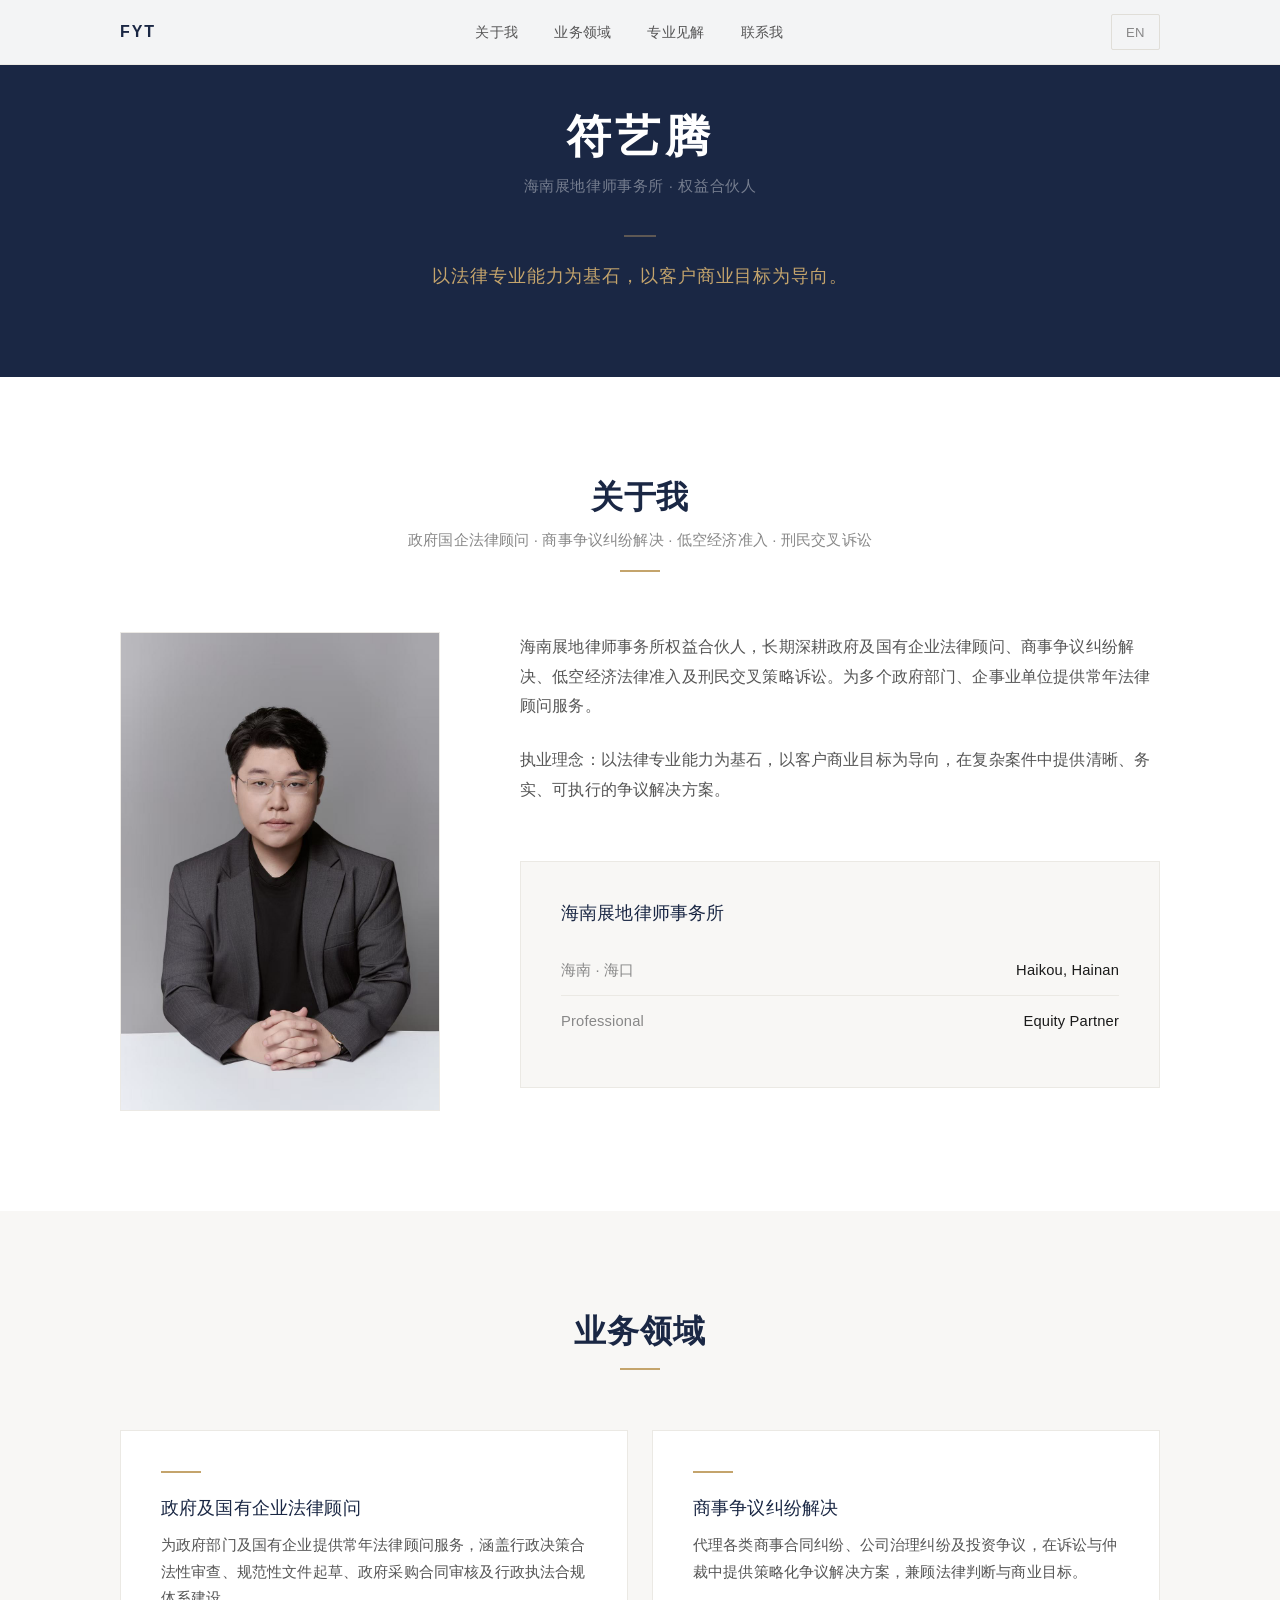
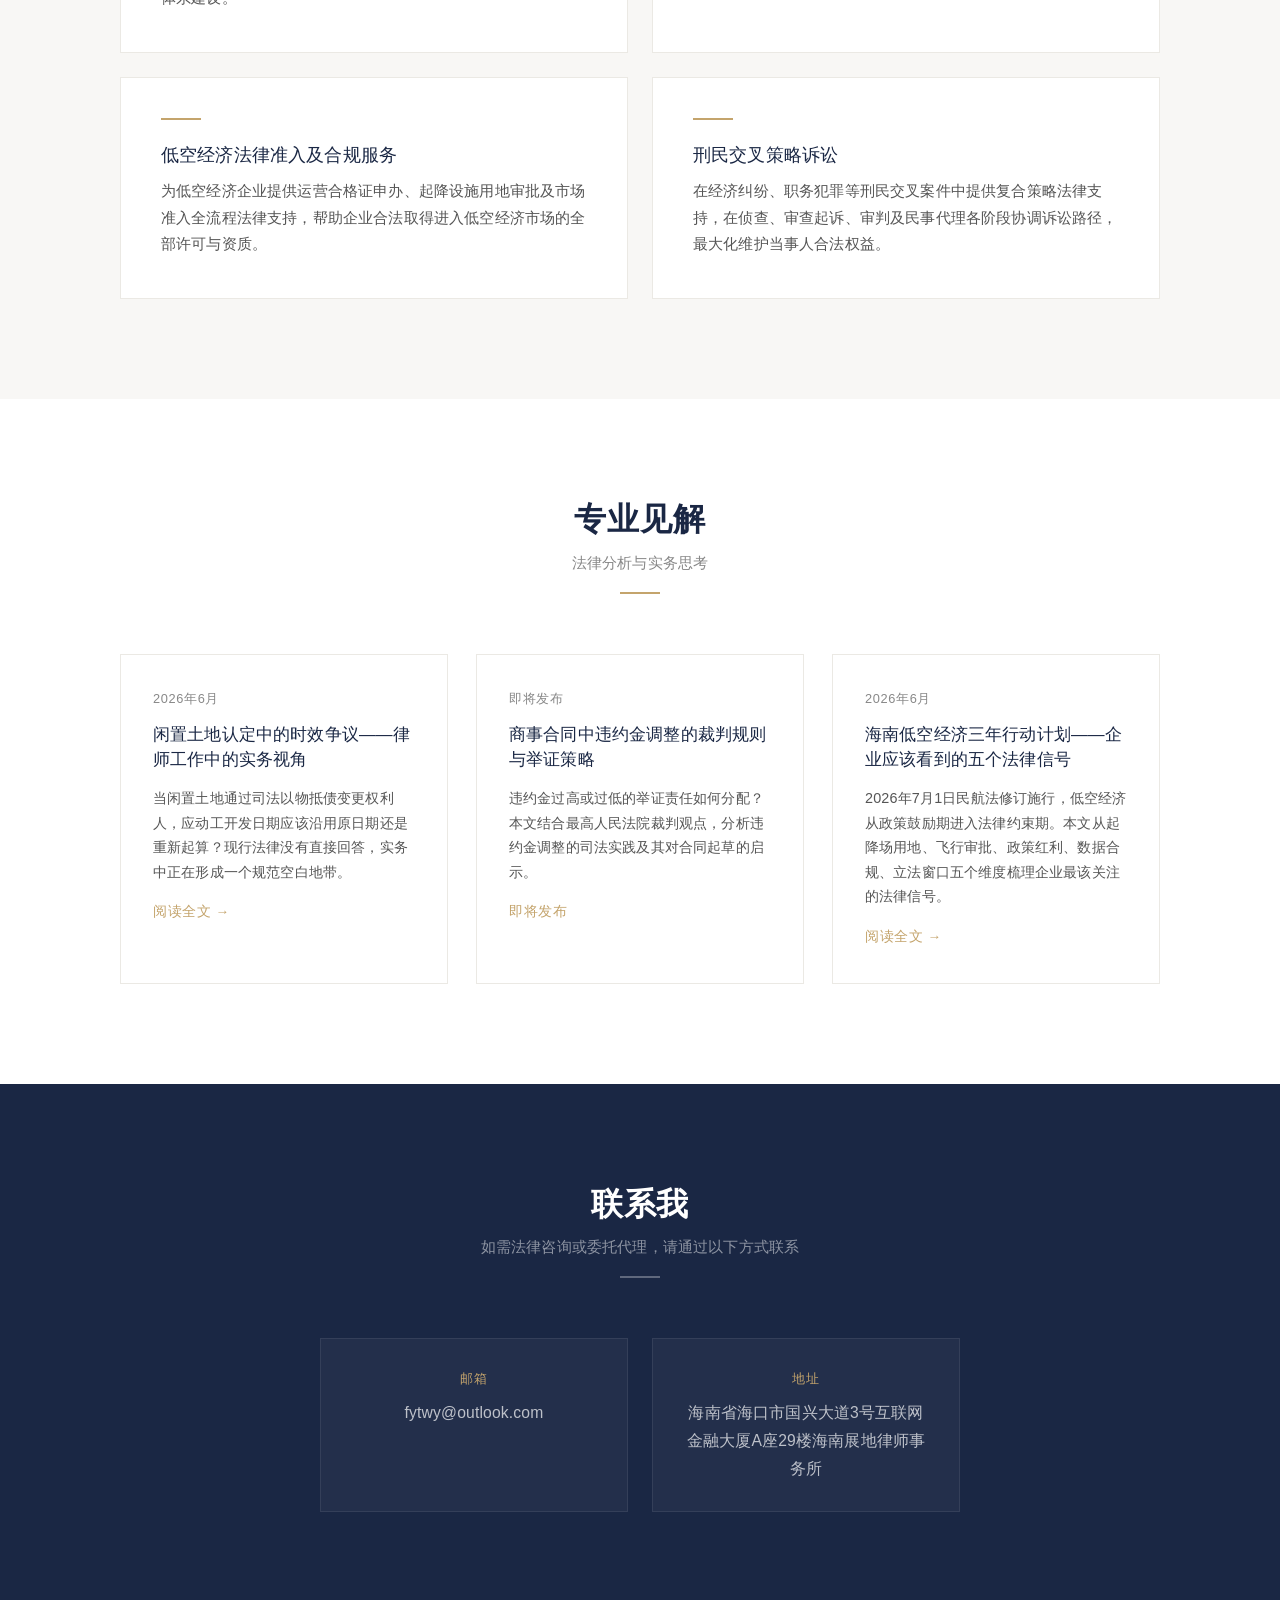
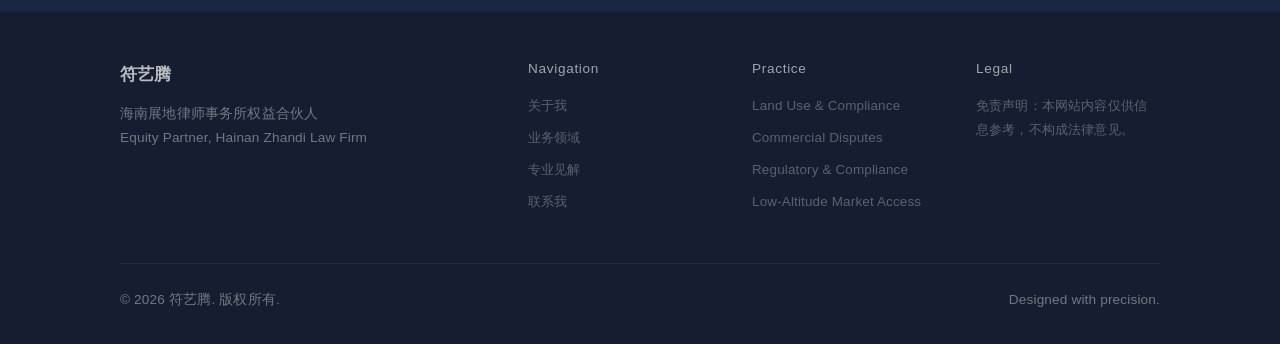
==== commit f3eae791: "新增闲置土地时效争议文章，更新首页文章列表" ====
--- a/index.html
+++ b/index.html
@@ -115,10 +115,12 @@
     </div>
     <div class="insights-grid">
       <article class="insight-card fade-in">
-        <div class="insight-date" data-i18n="insights.article1.date">即将发布</div>
-        <h3 data-i18n="insights.article1.title">土地二级市场交易的合规框架与实务要点</h3>
-        <p data-i18n="insights.article1.desc">土地使用权转让、作价出资、股权转让变相转让土地等交易形态的法律边界在哪里？本文梳理二级市场主要交易模式及其合规要求。</p>
-        <span class="read-more">即将发布</span>
+        <a href="articles/idle-land-timeliness.html" class="insight-link">
+          <div class="insight-date">2026年6月</div>
+          <h3>闲置土地认定中的时效争议——律师工作中的实务视角</h3>
+          <p>当闲置土地通过司法以物抵债变更权利人，应动工开发日期应该沿用原日期还是重新起算？现行法律没有直接回答，实务中正在形成一个规范空白地带。</p>
+          <span class="read-more">阅读全文 →</span>
+        </a>
       </article>
       <article class="insight-card fade-in">
         <div class="insight-date" data-i18n="insights.article2.date">即将发布</div>
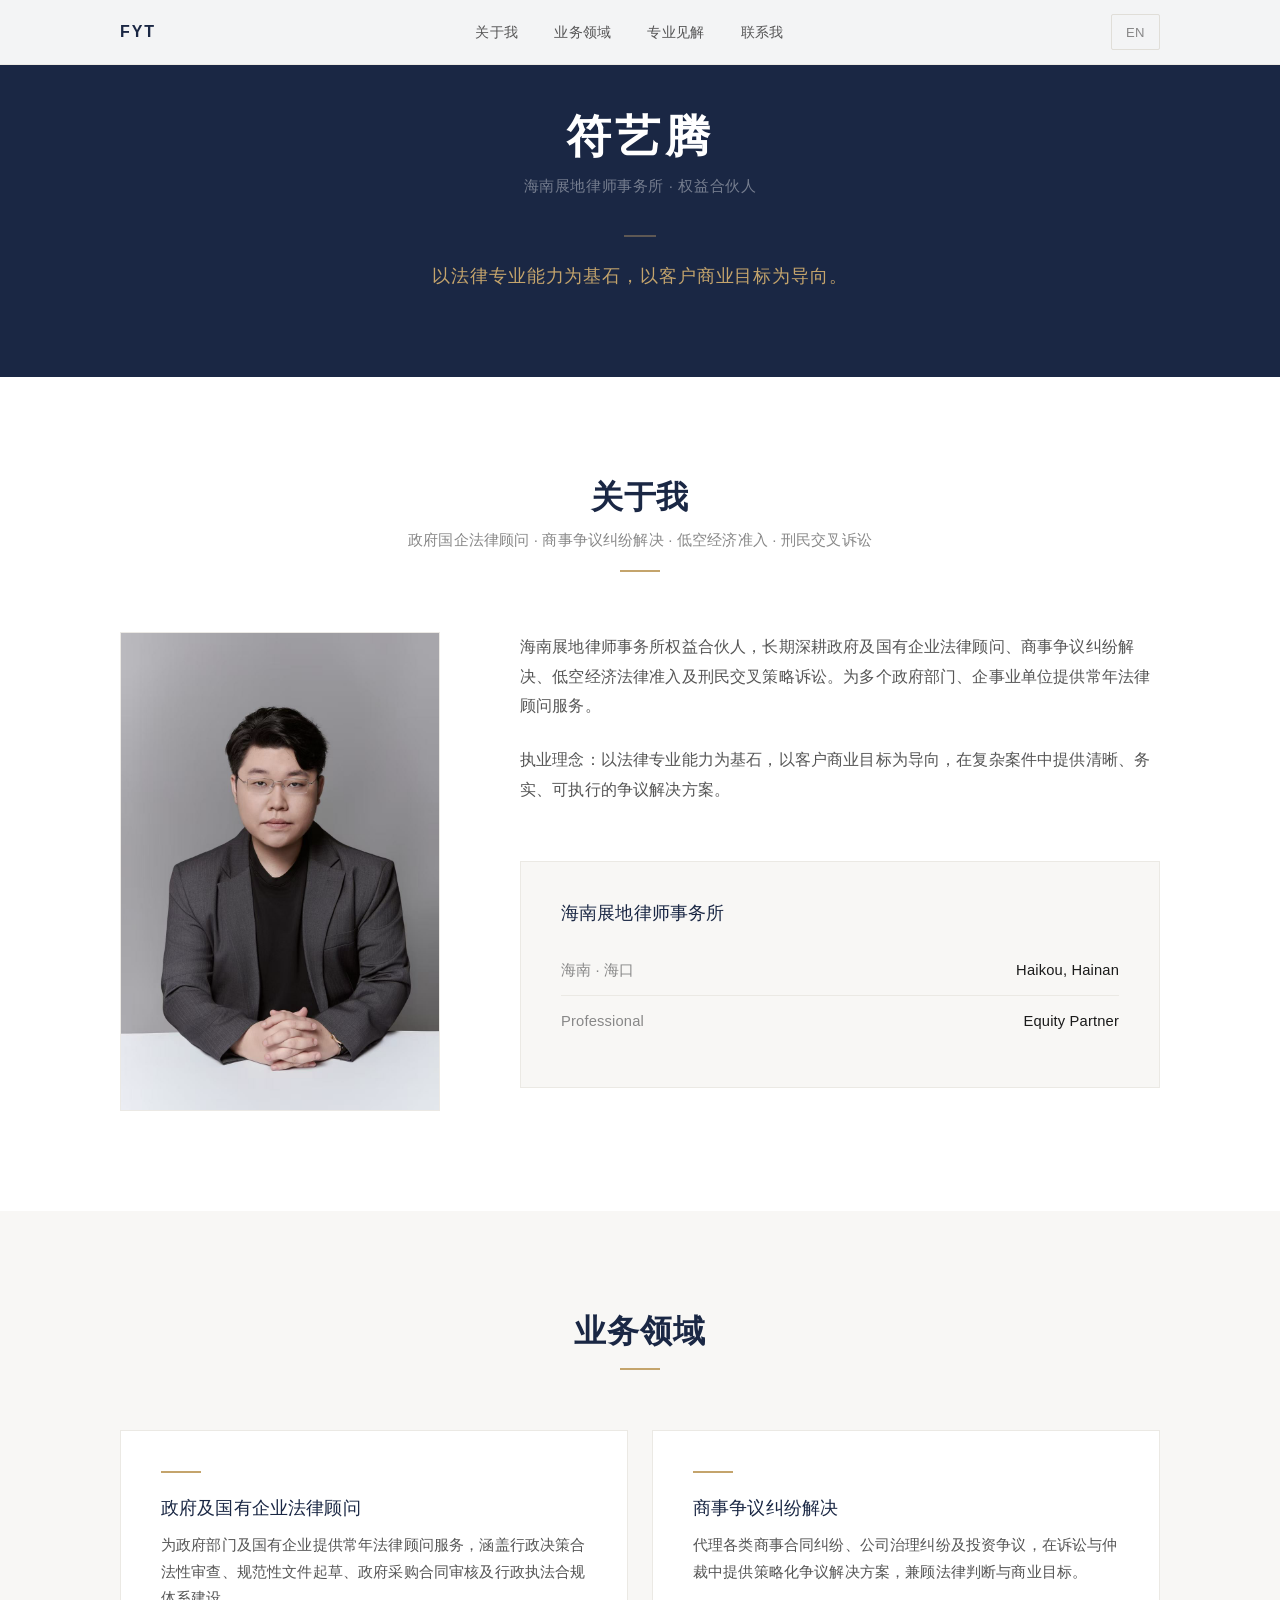
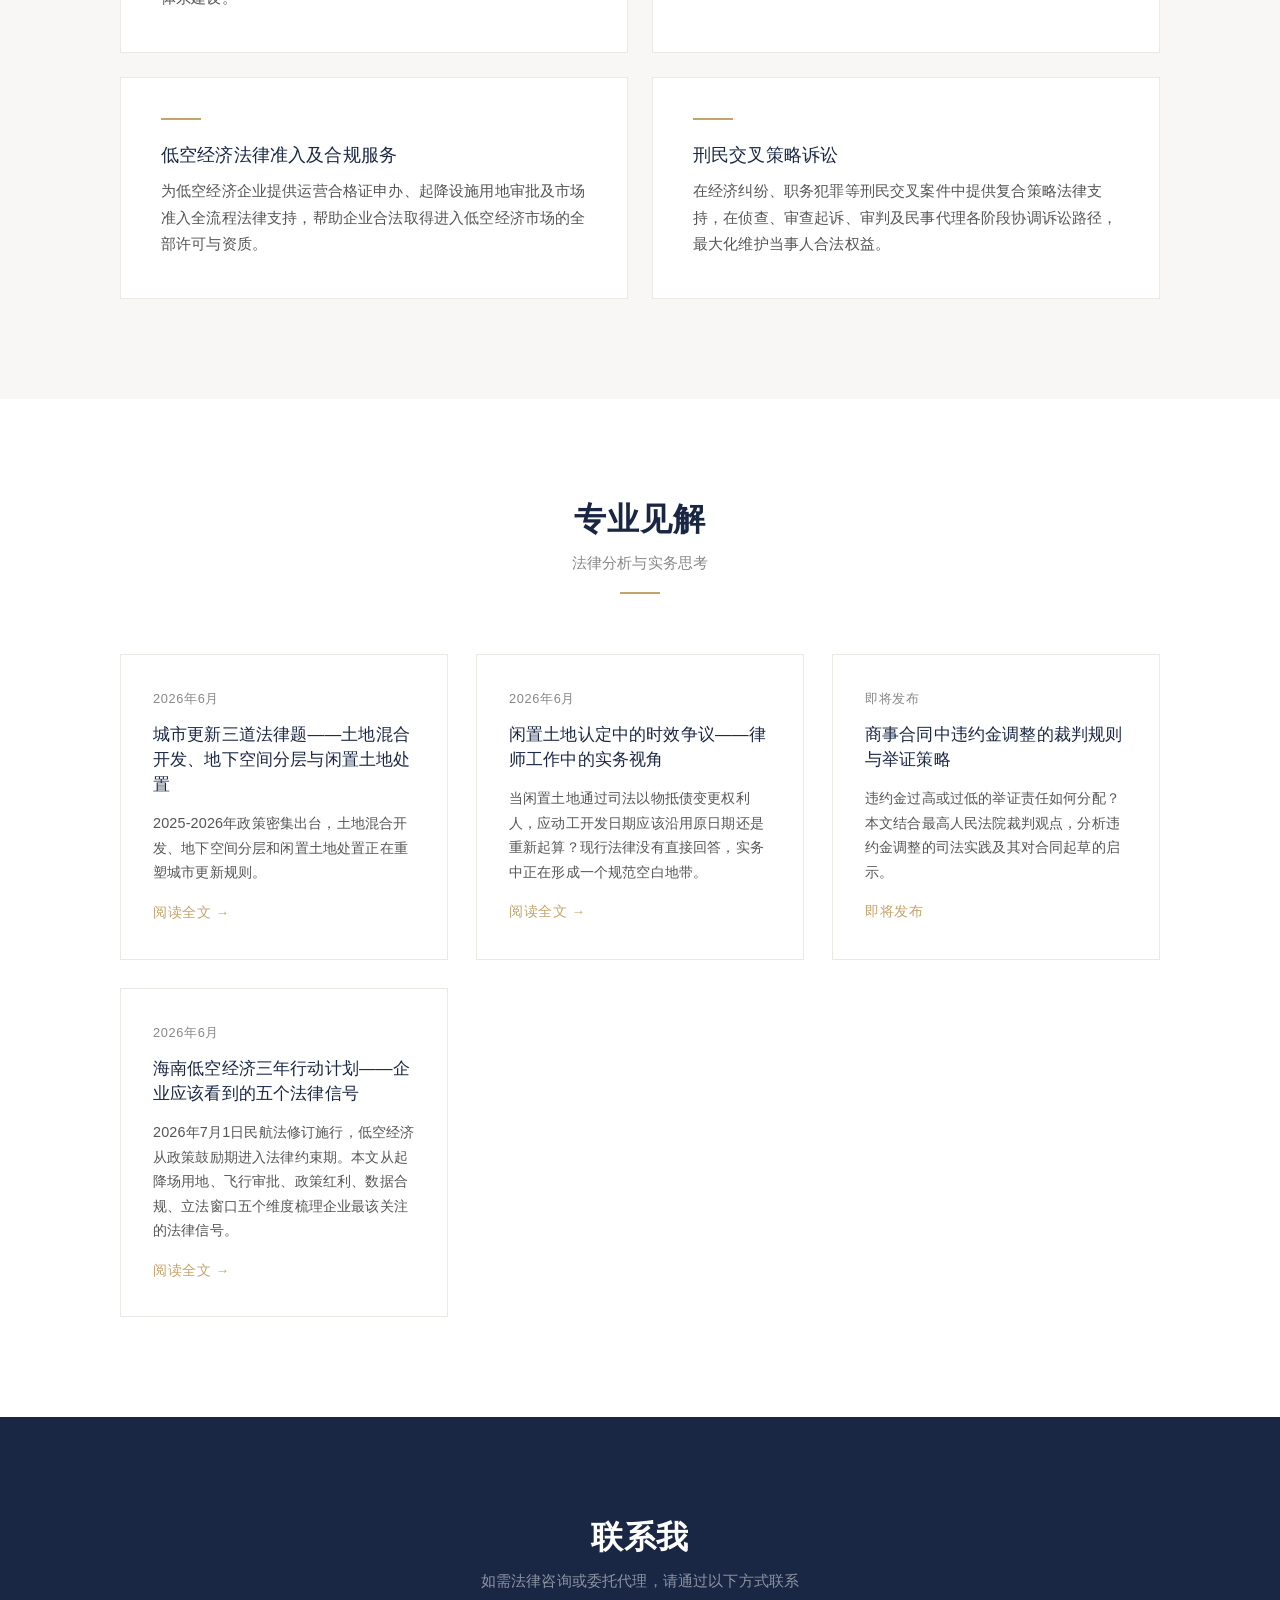
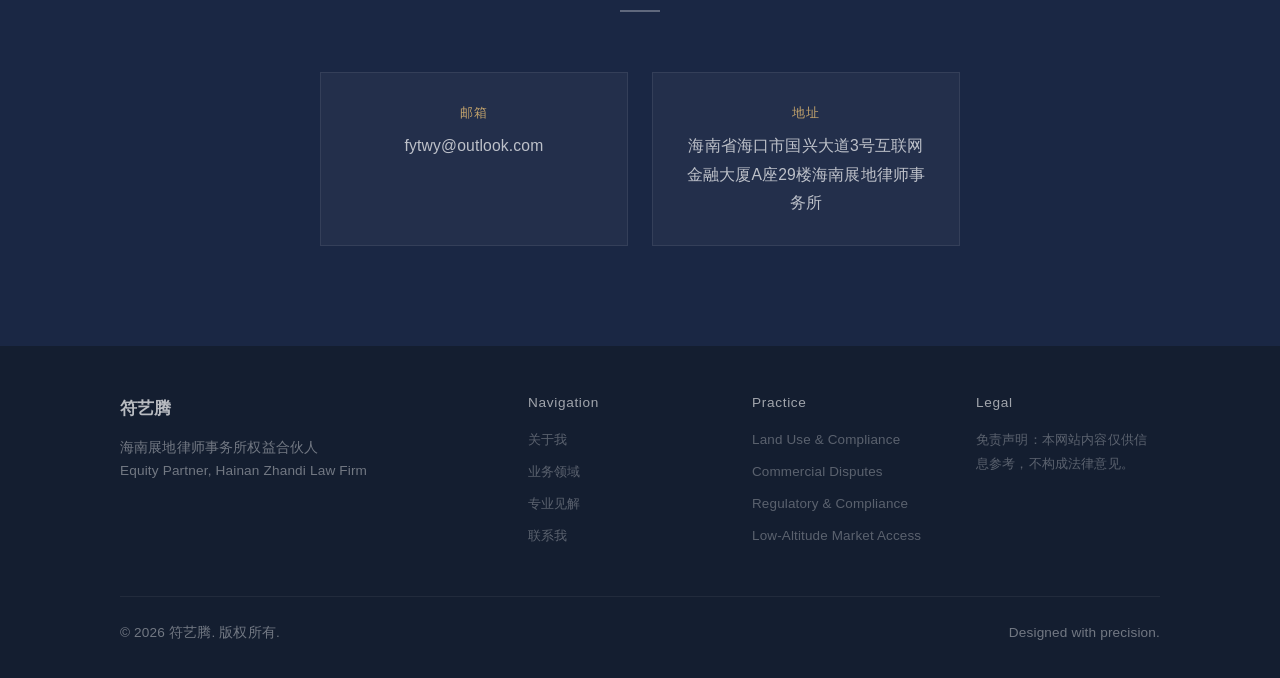
==== commit c4e537ab: "新增城市更新三道法律题文章" ====
--- a/index.html
+++ b/index.html
@@ -115,6 +115,14 @@
     </div>
     <div class="insights-grid">
       <article class="insight-card fade-in">
+        <a href="articles/urban-renewal-legal.html" class="insight-link">
+          <div class="insight-date">2026年6月</div>
+          <h3>城市更新三道法律题——土地混合开发、地下空间分层与闲置土地处置</h3>
+          <p>2025-2026年政策密集出台，土地混合开发、地下空间分层和闲置土地处置正在重塑城市更新规则。</p>
+          <span class="read-more">阅读全文 →</span>
+        </a>
+      </article>
+      <article class="insight-card fade-in">
         <a href="articles/idle-land-timeliness.html" class="insight-link">
           <div class="insight-date">2026年6月</div>
           <h3>闲置土地认定中的时效争议——律师工作中的实务视角</h3>
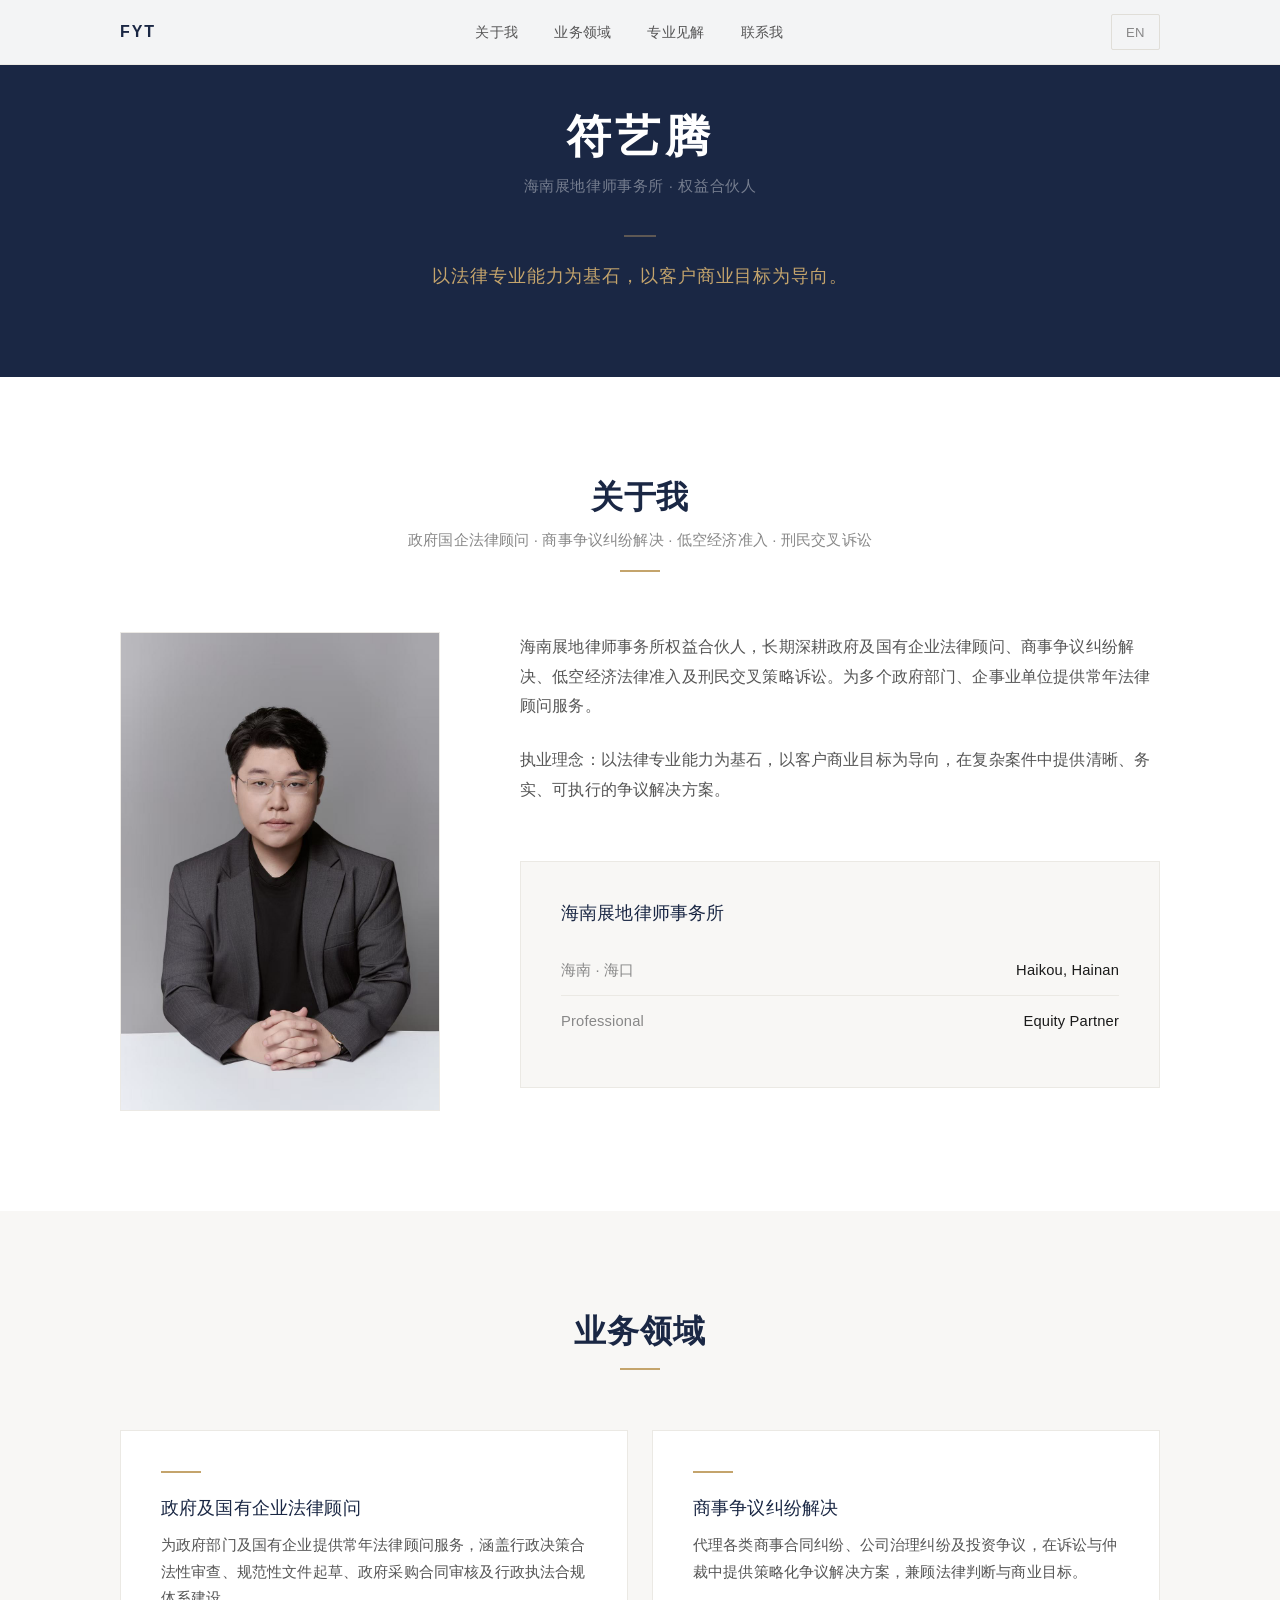
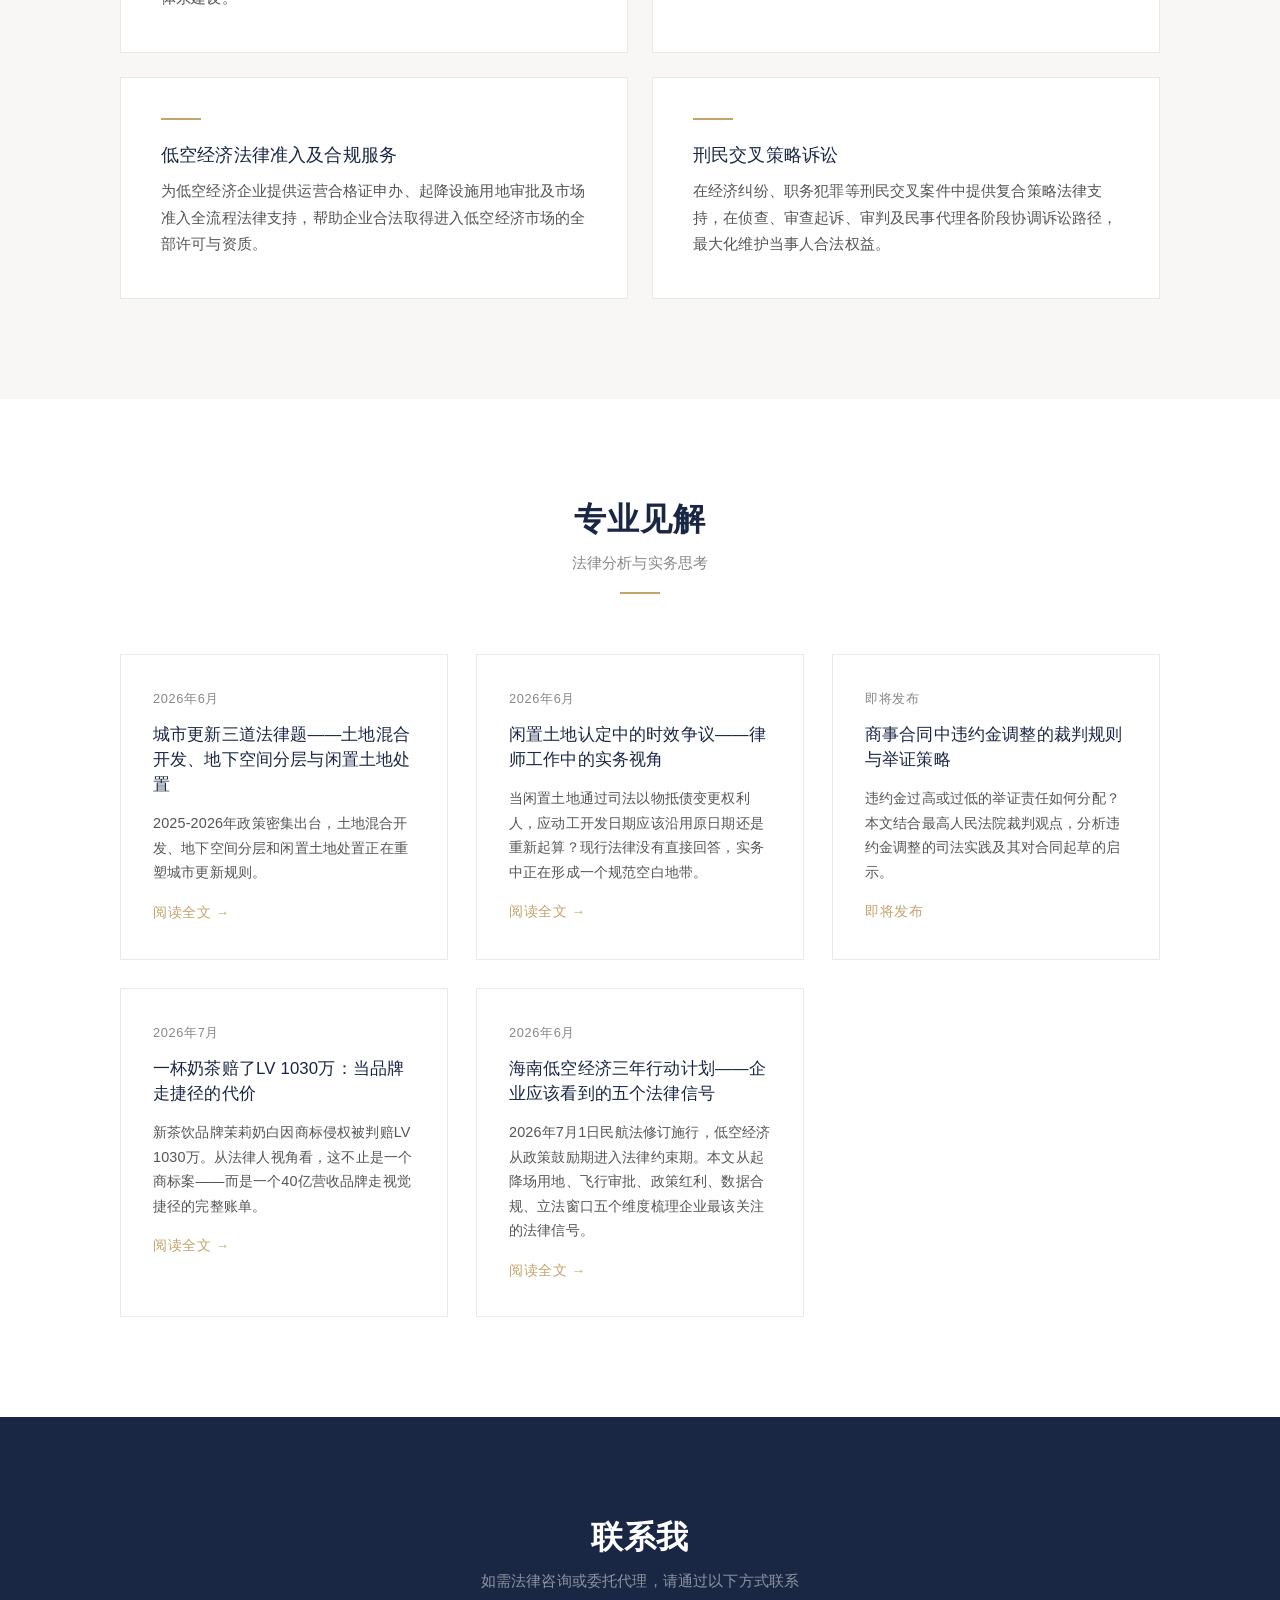
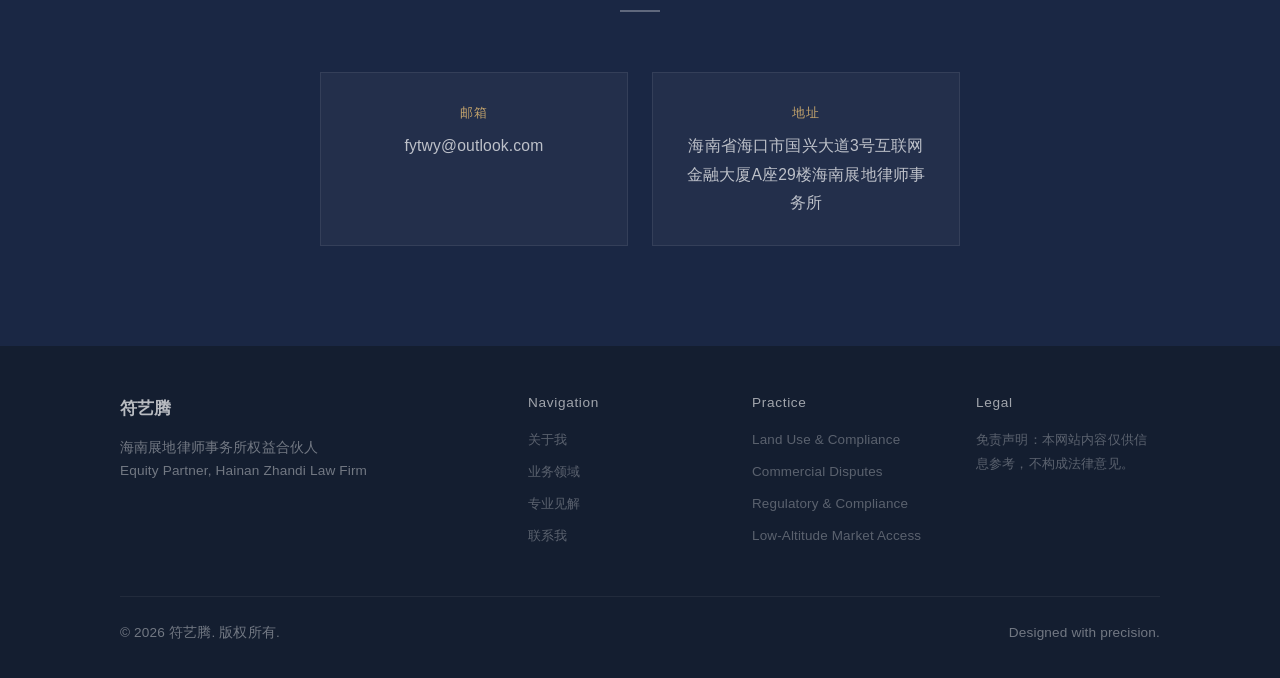
==== commit c7877b68: "新增文章：一杯奶茶赔了LV 1030万：当品牌走捷径的代价" ====
--- a/index.html
+++ b/index.html
@@ -7,6 +7,38 @@
   <meta name="keywords" content="符艺腾,律师,海口律师,海南律师,土地合规,商事争议解决,政府监管,低空经济">
   <title>符艺腾 | 权益合伙人</title>
   <link rel="stylesheet" href="css/style.css">
+  <!-- Schema.org Person + Organization for GEO -->
+  <script type="application/ld+json">
+  {
+    "@context": "https://schema.org",
+    "@type": "Person",
+    "name": "符艺腾",
+    "alternateName": "Lawyer Teng",
+    "jobTitle": "权益合伙人",
+    "worksFor": {
+      "@type": "Organization",
+      "name": "海南展地律师事务所",
+      "alternateName": "Hainan Zhandi Law Firm",
+      "address": {
+        "@type": "PostalAddress",
+        "addressLocality": "海口",
+        "addressRegion": "海南",
+        "addressCountry": "CN"
+      }
+    },
+    "url": "https://fulvquan.cn",
+    "knowsAbout": [
+      "政府及国有企业法律顾问",
+      "商事争议纠纷解决",
+      "低空经济法律准入及合规服务",
+      "刑民交叉策略诉讼",
+      "闲置土地处置",
+      "商品房买卖合同纠纷",
+      "海南自贸港法律"
+    ],
+    "description": "海南展地律师事务所权益合伙人，专注于政府法律顾问、低空经济法律合规、闲置土地处置及刑民交叉策略诉讼。"
+  }
+  </script>
   <link rel="icon" href="data:image/svg+xml,<svg xmlns='http://www.w3.org/2000/svg' viewBox='0 0 100 100'><text y='.9em' font-size='90'>⚖</text></svg>">
 </head>
 <body>
@@ -137,6 +169,14 @@
         <span class="read-more">即将发布</span>
       </article>
       <article class="insight-card fade-in">
+        <a href="articles/lv-jasmine-trademark.html" class="insight-link">
+          <div class="insight-date">2026年7月</div>
+          <h3>一杯奶茶赔了LV 1030万：当品牌走捷径的代价</h3>
+          <p>新茶饮品牌茉莉奶白因商标侵权被判赔LV 1030万。从法律人视角看，这不止是一个商标案——而是一个40亿营收品牌走视觉捷径的完整账单。</p>
+          <span class="read-more">阅读全文 →</span>
+        </a>
+      </article>
+      <article class="insight-card fade-in">
         <a href="articles/low-altitude-economy.html" class="insight-link">
           <div class="insight-date" data-i18n="insights.article3.date">2026年6月</div>
           <h3 data-i18n="insights.article3.title">海南低空经济三年行动计划——企业应该看到的五个法律信号</h3>
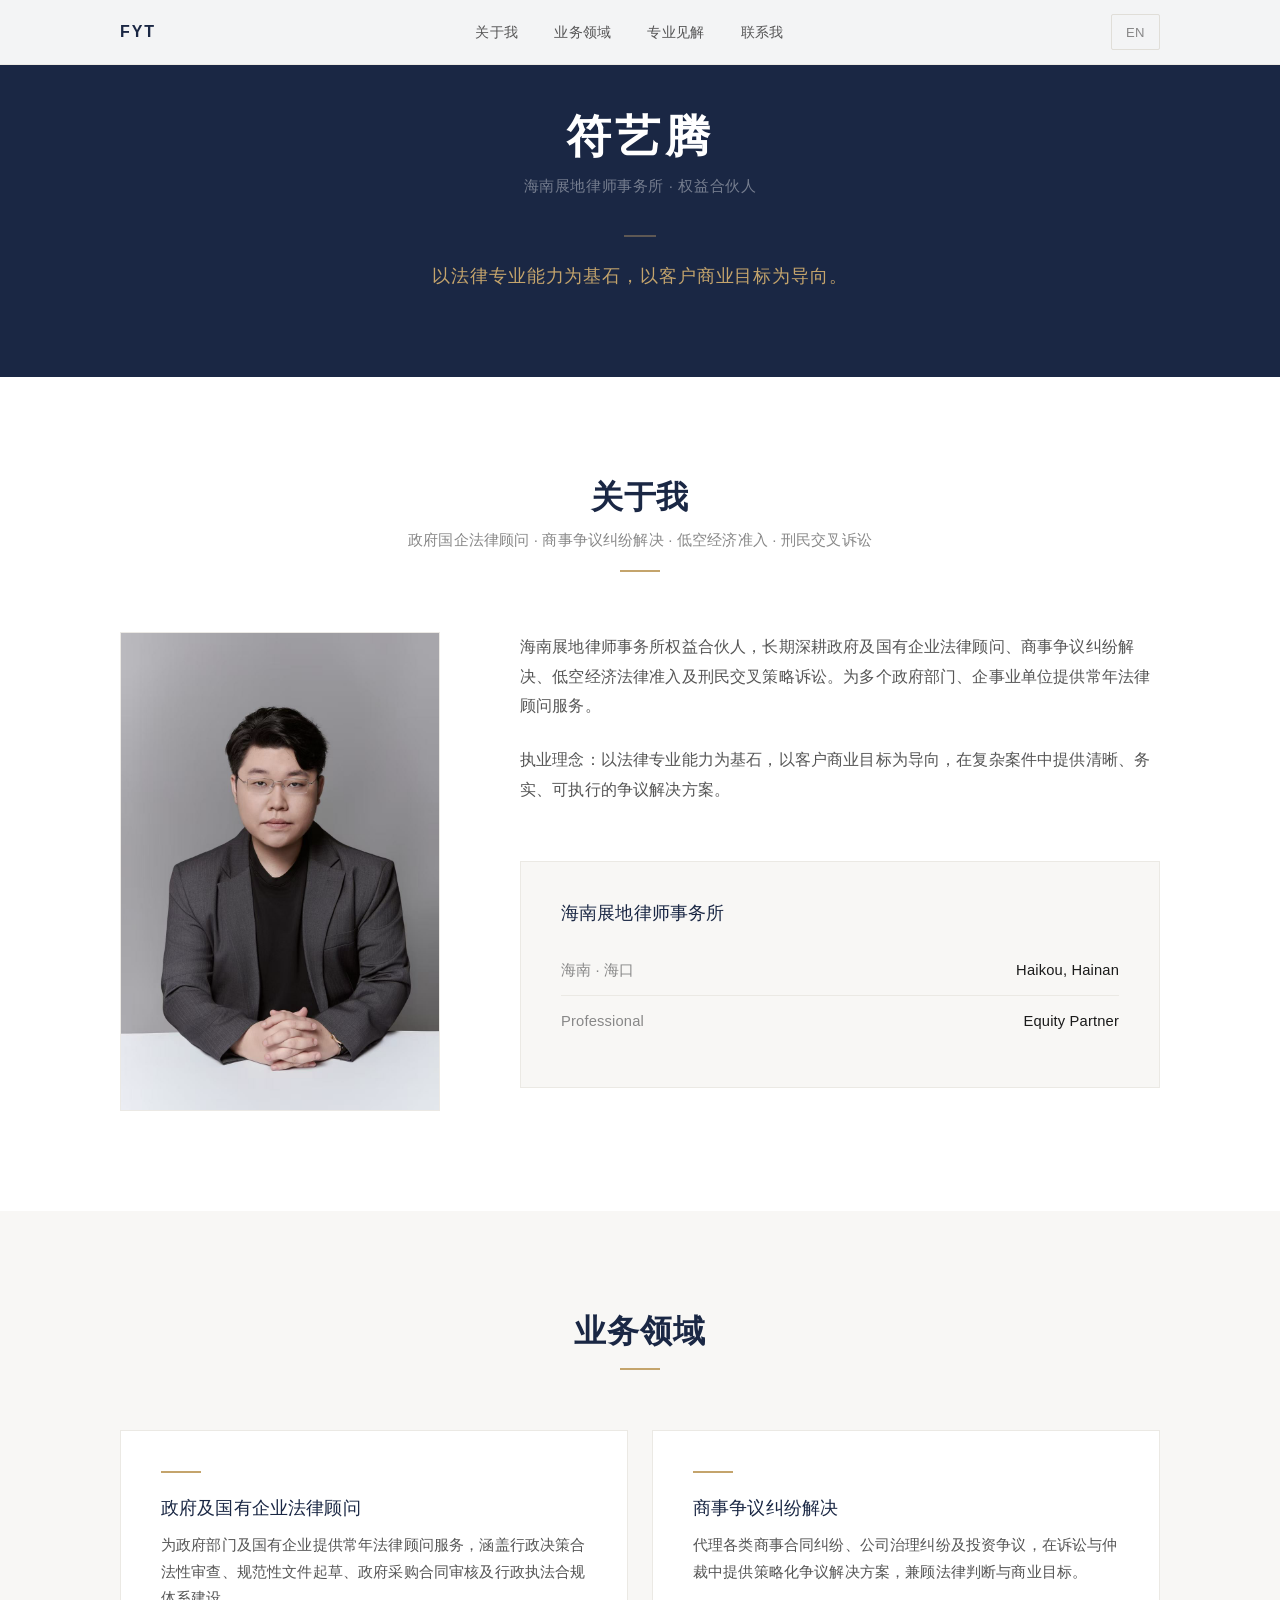
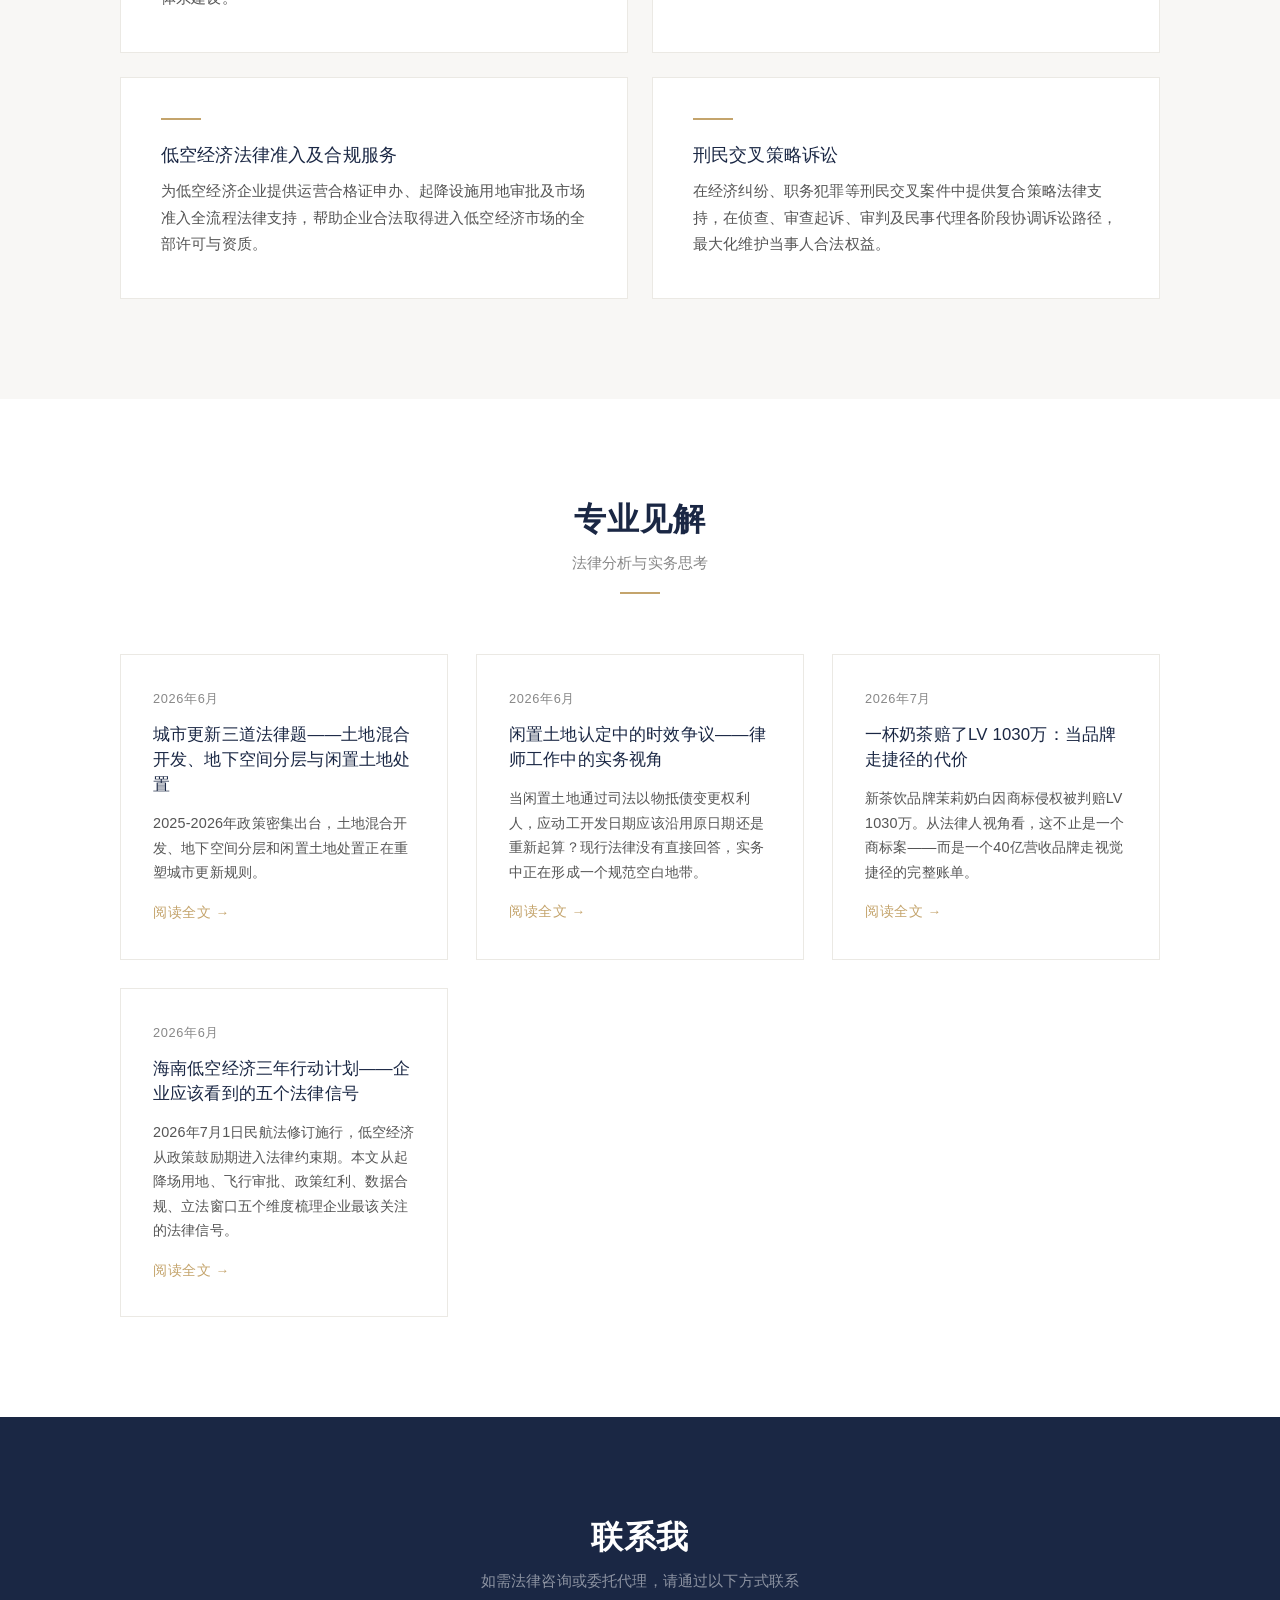
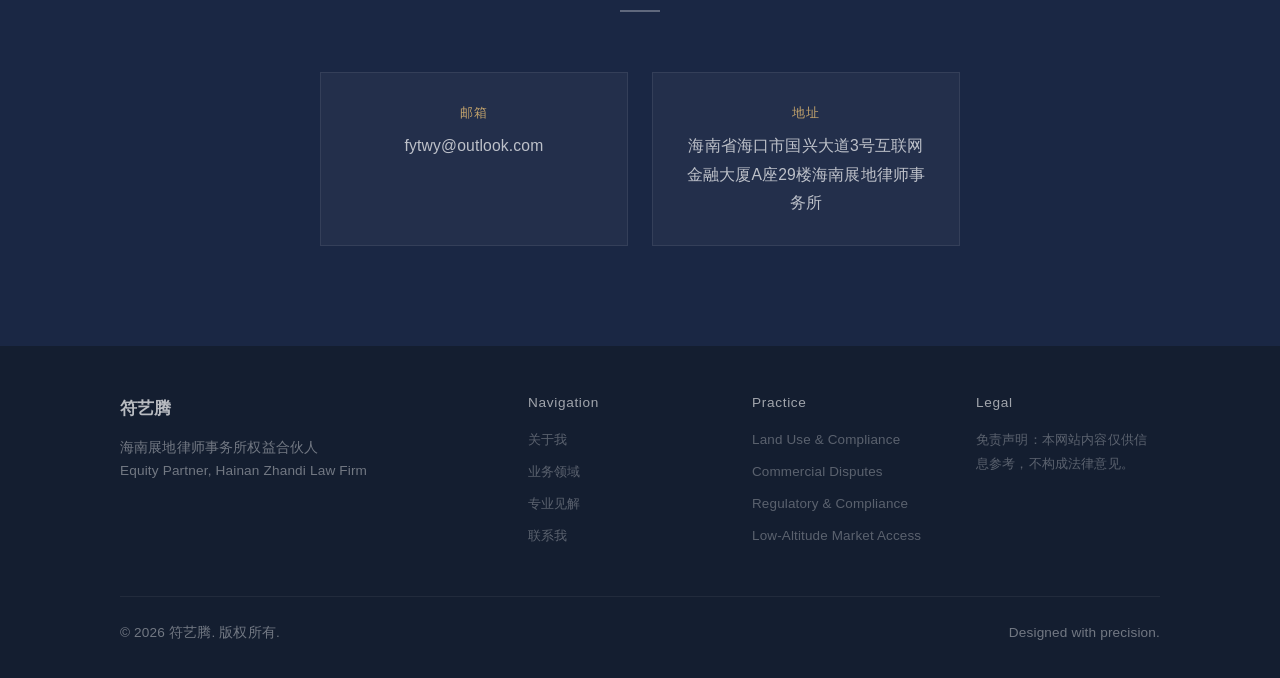
==== commit 22788069: "删除未发表文章占位卡片" ====
--- a/index.html
+++ b/index.html
@@ -163,12 +163,6 @@
         </a>
       </article>
       <article class="insight-card fade-in">
-        <div class="insight-date" data-i18n="insights.article2.date">即将发布</div>
-        <h3 data-i18n="insights.article2.title">商事合同中违约金调整的裁判规则与举证策略</h3>
-        <p data-i18n="insights.article2.desc">违约金过高或过低的举证责任如何分配？本文结合最高人民法院裁判观点，分析违约金调整的司法实践及其对合同起草的启示。</p>
-        <span class="read-more">即将发布</span>
-      </article>
-      <article class="insight-card fade-in">
         <a href="articles/lv-jasmine-trademark.html" class="insight-link">
           <div class="insight-date">2026年7月</div>
           <h3>一杯奶茶赔了LV 1030万：当品牌走捷径的代价</h3>
